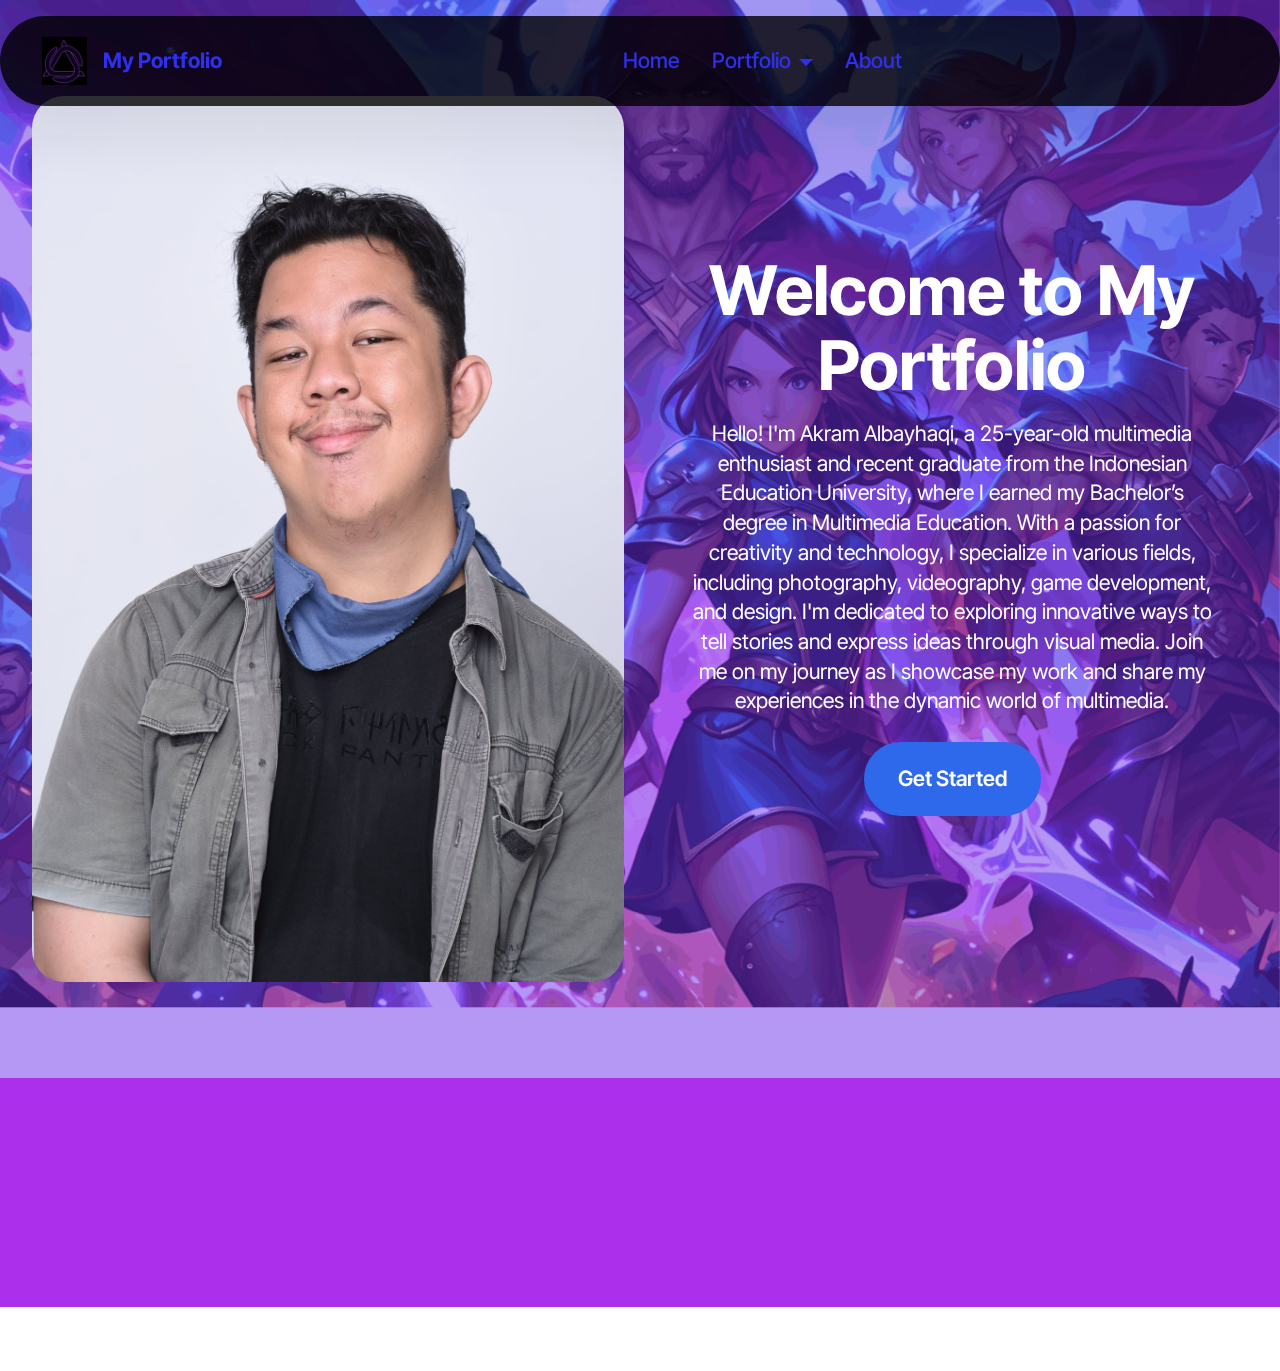
==== index.html @ 58342b4b "web" ====
<!DOCTYPE html>
<html  >
<head>
  <!-- Site made with Mobirise Website Builder v5.9.18, https://mobirise.com -->
  <meta charset="UTF-8">
  <meta http-equiv="X-UA-Compatible" content="IE=edge">
  <meta name="generator" content="Mobirise v5.9.18, mobirise.com">
  <meta name="viewport" content="width=device-width, initial-scale=1, minimum-scale=1">
  <link rel="shortcut icon" href="assets/images/opera-snapshot-2024-10-16-025521-www.design.com-upscayl-5x-realesrgan-x4plus-anime-128x135.png" type="image/x-icon">
  <meta name="description" content="">
  
  
  <title>Home</title>
  <link rel="stylesheet" href="assets/web/assets/mobirise-icons2/mobirise2.css">
  <link rel="stylesheet" href="assets/bootstrap/css/bootstrap.min.css">
  <link rel="stylesheet" href="assets/bootstrap/css/bootstrap-grid.min.css">
  <link rel="stylesheet" href="assets/bootstrap/css/bootstrap-reboot.min.css">
  <link rel="stylesheet" href="assets/parallax/jarallax.css">
  <link rel="stylesheet" href="assets/animatecss/animate.css">
  <link rel="stylesheet" href="assets/dropdown/css/style.css">
  <link rel="stylesheet" href="assets/socicon/css/styles.css">
  <link rel="stylesheet" href="assets/theme/css/style.css">
  <link rel="preload" href="https://fonts.googleapis.com/css?family=Inter+Tight:100,200,300,400,500,600,700,800,900,100i,200i,300i,400i,500i,600i,700i,800i,900i&display=swap" as="style" onload="this.onload=null;this.rel='stylesheet'">
  <noscript><link rel="stylesheet" href="https://fonts.googleapis.com/css?family=Inter+Tight:100,200,300,400,500,600,700,800,900,100i,200i,300i,400i,500i,600i,700i,800i,900i&display=swap"></noscript>
  <link rel="preload" as="style" href="assets/mobirise/css/mbr-additional.css?v=9GnRZg"><link rel="stylesheet" href="assets/mobirise/css/mbr-additional.css?v=9GnRZg" type="text/css">

  
  
  
</head>
<body>
  
  <section data-bs-version="5.1" class="menu menu2 cid-ur8vCdToQz" once="menu" id="menu02-3">
	

	<nav class="navbar navbar-dropdown navbar-fixed-top navbar-expand-lg">
		<div class="container">
			<div class="navbar-brand">
				<span class="navbar-logo">
					<a href="https://mobiri.se">
						<img src="assets/images/opera-snapshot-2024-10-16-025521-www.design.com-upscayl-5x-realesrgan-x4plus-anime-96x102.png" alt="Mobirise Website Builder" style="height: 3rem;">
					</a>
				</span>
				<span class="navbar-caption-wrap"><a class="navbar-caption text-primary display-4" href="https://mobiri.se">My Portfolio</a></span>
			</div>
			<button class="navbar-toggler" type="button" data-toggle="collapse" data-bs-toggle="collapse" data-target="#navbarSupportedContent" data-bs-target="#navbarSupportedContent" aria-controls="navbarNavAltMarkup" aria-expanded="false" aria-label="Toggle navigation">
				<div class="hamburger">
					<span></span>
					<span></span>
					<span></span>
					<span></span>
				</div>
			</button>
			<div class="collapse navbar-collapse" id="navbarSupportedContent">
				<ul class="navbar-nav nav-dropdown nav-right" data-app-modern-menu="true"><li class="nav-item">
						<a class="nav-link link text-primary display-4" href="index.html">Home</a>
					</li><li class="nav-item dropdown">
						<a class="nav-link link dropdown-toggle text-primary display-4" href="portfolio.html" aria-expanded="false" data-toggle="dropdown-submenu" data-bs-toggle="dropdown" data-bs-auto-close="outside">Portfolio</a><div class="dropdown-menu" aria-labelledby="dropdown-102"><a class="dropdown-item text-primary display-4" href="portfolio.html#gallery06-s">Photography</a><a class="show dropdown-item text-primary display-4" href="portfolio.html#gallery01-x">Photo Manipulation</a><a class="dropdown-item text-primary display-4" href="portfolio.html#gallery03-t">Video Game</a></div>
					</li>
					<li class="nav-item">
						<a class="nav-link link text-primary display-4" href="about.html">About</a>
					</li></ul>
				
				
			</div>
		</div>
	</nav>
</section>

<section data-bs-version="5.1" class="header11 cid-ur8wt0AGXg mbr-parallax-background" id="header11-6">

    

    
    <div class="mbr-overlay" style="opacity: 0.5; background-color: rgb(108, 47, 234);"></div>

    <div class="container">
        <div class="row justify-content-center">
            <div class="col-12 col-md-6 image-wrapper">
                <img class="w-100" src="assets/images/dsc-6590-1256x1879.jpg" alt="Mobirise Website Builder">
            </div>
            <div class="col-12 col-md">
                <div class="text-wrapper text-center">
                    <h1 class="mbr-section-title mbr-fonts-style mb-3 display-1"><strong>Welcome to My Portfolio</strong></h1>
                    <p class="mbr-text mbr-fonts-style display-7">
                        Hello! I'm Akram Albayhaqi, a 25-year-old multimedia enthusiast and recent graduate from the Indonesian Education University, where I earned my Bachelor’s degree in Multimedia Education. With a passion for creativity and technology, I specialize in various fields, including photography, videography, game development, and design. I'm dedicated to exploring innovative ways to tell stories and express ideas through visual media. Join me on my journey as I showcase my work and share my experiences in the dynamic world of multimedia.</p>
                    <div class="mbr-section-btn mt-3"><a class="btn btn-secondary display-7" href="https://mobiri.se">Get Started</a></div>
                </div>
            </div>
        </div>
    </div>
</section>

<section data-bs-version="5.1" class="footer3 cid-ur8uSOpSvZ" once="footers" id="footer03-2">

        

    

    <div class="container">
        <div class="row">
            

            <div class="col-12 mt-4">
                <div class="social-row">
                    <div class="soc-item">
                        <a href="https://www.instagram.com/akuramu64/?hl=id" target="_blank">
                            <span class="mbr-iconfont display-7 socicon-instagram socicon"></span>
                        </a>
                    </div>
                    <div class="soc-item">
                        <a href="https://www.linkedin.com/in/akram-albayhaqi-024aaa268/" target="_blank">
                            <span class="mbr-iconfont socicon-linkedin socicon"></span>
                        </a>
                    </div>
                    
                    
                    
                </div>
            </div>
            <div class="col-12 mt-5">
                <p class="mbr-fonts-style copyright display-7">
                    © Copyright 2030 Mobirise - All Rights Reserved
                </p>
            </div>
        </div>
    </div>
</section><section class="display-7" style="padding: 0;align-items: center;justify-content: center;flex-wrap: wrap;    align-content: center;display: flex;position: relative;height: 4rem;"><a href="https://mobiri.se/1652143" style="flex: 1 1;height: 4rem;position: absolute;width: 100%;z-index: 1;"><img alt="" style="height: 4rem;" src="[data-uri]"></a><p style="margin: 0;text-align: center;" class="display-7">&#8204;</p><a style="z-index:1" href="https://mobirise.com/offline-website-builder.html">Offline Website Software</a></section><script src="assets/bootstrap/js/bootstrap.bundle.min.js"></script>  <script src="assets/parallax/jarallax.js"></script>  <script src="assets/smoothscroll/smooth-scroll.js"></script>  <script src="assets/ytplayer/index.js"></script>  <script src="assets/dropdown/js/navbar-dropdown.js"></script>  <script src="assets/theme/js/script.js"></script>  
  
  
  <input name="animation" type="hidden">
  </body>
</html>
---- assets/web/assets/mobirise-icons2/mobirise2.css ----
@font-face {
  font-family: 'Moririse2';
  font-display: swap;
  src:  url('mobirise2.eot?f2bix4');
  src:  url('mobirise2.eot?f2bix4#iefix') format('embedded-opentype'),
    url('mobirise2.ttf?f2bix4') format('truetype'),
    url('mobirise2.woff?f2bix4') format('woff'),
    url('mobirise2.svg?f2bix4#mobirise2') format('svg');
  font-weight: normal;
  font-style: normal;
}

[class^="mobi-"], [class*=" mobi-"] {
  /* use !important to prevent issues with browser extensions that change fonts */
  font-family: 'Moririse2' !important;
  speak: none;
  font-style: normal;
  font-weight: normal;
  font-variant: normal;
  text-transform: none;
  line-height: 1;

  /* Better Font Rendering =========== */
  -webkit-font-smoothing: antialiased;
  -moz-osx-font-smoothing: grayscale;
}

.mobi-mbri-add-submenu:before {
  content: "\e900";
}
.mobi-mbri-alert:before {
  content: "\e901";
}
.mobi-mbri-align-center:before {
  content: "\e902";
}
.mobi-mbri-align-justify:before {
  content: "\e903";
}
.mobi-mbri-align-left:before {
  content: "\e904";
}
.mobi-mbri-align-right:before {
  content: "\e905";
}
.mobi-mbri-android:before {
  content: "\e906";
}
.mobi-mbri-apple:before {
  content: "\e907";
}
.mobi-mbri-arrow-down:before {
  content: "\e908";
}
.mobi-mbri-arrow-next:before {
  content: "\e909";
}
.mobi-mbri-arrow-prev:before {
  content: "\e90a";
}
.mobi-mbri-arrow-up:before {
  content: "\e90b";
}
.mobi-mbri-bold:before {
  content: "\e90c";
}
.mobi-mbri-bookmark:before {
  content: "\e90d";
}
.mobi-mbri-bootstrap:before {
  content: "\e90e";
}
.mobi-mbri-briefcase:before {
  content: "\e90f";
}
.mobi-mbri-browse:before {
  content: "\e910";
}
.mobi-mbri-bulleted-list:before {
  content: "\e911";
}
.mobi-mbri-calendar:before {
  content: "\e912";
}
.mobi-mbri-camera:before {
  content: "\e913";
}
.mobi-mbri-cart-add:before {
  content: "\e914";
}
.mobi-mbri-cart-full:before {
  content: "\e915";
}
.mobi-mbri-cash:before {
  content: "\e916";
}
.mobi-mbri-change-style:before {
  content: "\e917";
}
.mobi-mbri-chat:before {
  content: "\e918";
}
.mobi-mbri-clock:before {
  content: "\e919";
}
.mobi-mbri-close:before {
  content: "\e91a";
}
.mobi-mbri-cloud:before {
  content: "\e91b";
}
.mobi-mbri-code:before {
  content: "\e91c";
}
.mobi-mbri-contact-form:before {
  content: "\e91d";
}
.mobi-mbri-credit-card:before {
  content: "\e91e";
}
.mobi-mbri-cursor-click:before {
  content: "\e91f";
}
.mobi-mbri-cust-feedback:before {
  content: "\e920";
}
.mobi-mbri-database:before {
  content: "\e921";
}
.mobi-mbri-delivery:before {
  content: "\e922";
}
.mobi-mbri-desktop:before {
  content: "\e923";
}
.mobi-mbri-devices:before {
  content: "\e924";
}
.mobi-mbri-down:before {
  content: "\e925";
}
.mobi-mbri-download-2:before {
  content: "\e926";
}
.mobi-mbri-download:before {
  content: "\e927";
}
.mobi-mbri-drag-n-drop-2:before {
  content: "\e928";
}
.mobi-mbri-drag-n-drop:before {
  content: "\e929";
}
.mobi-mbri-edit-2:before {
  content: "\e92a";
}
.mobi-mbri-edit:before {
  content: "\e92b";
}
.mobi-mbri-error:before {
  content: "\e92c";
}
.mobi-mbri-extension:before {
  content: "\e92d";
}
.mobi-mbri-features:before {
  content: "\e92e";
}
.mobi-mbri-file:before {
  content: "\e92f";
}
.mobi-mbri-flag:before {
  content: "\e930";
}
.mobi-mbri-folder:before {
  content: "\e931";
}
.mobi-mbri-gift:before {
  content: "\e932";
}
.mobi-mbri-github:before {
  content: "\e933";
}
.mobi-mbri-globe-2:before {
  content: "\e934";
}
.mobi-mbri-globe:before {
  content: "\e935";
}
.mobi-mbri-growing-chart:before {
  content: "\e936";
}
.mobi-mbri-hearth:before {
  content: "\e937";
}
.mobi-mbri-help:before {
  content: "\e938";
}
.mobi-mbri-home:before {
  content: "\e939";
}
.mobi-mbri-hot-cup:before {
  content: "\e93a";
}
.mobi-mbri-idea:before {
  content: "\e93b";
}
.mobi-mbri-image-gallery:before {
  content: "\e93c";
}
.mobi-mbri-image-slider:before {
  content: "\e93d";
}
.mobi-mbri-info:before {
  content: "\e93e";
}
.mobi-mbri-italic:before {
  content: "\e93f";
}
.mobi-mbri-key:before {
  content: "\e940";
}
.mobi-mbri-laptop:before {
  content: "\e941";
}
.mobi-mbri-layers:before {
  content: "\e942";
}
.mobi-mbri-left-right:before {
  content: "\e943";
}
.mobi-mbri-left:before {
  content: "\e944";
}
.mobi-mbri-letter:before {
  content: "\e945";
}
.mobi-mbri-like:before {
  content: "\e946";
}
.mobi-mbri-link:before {
  content: "\e947";
}
.mobi-mbri-lock:before {
  content: "\e948";
}
.mobi-mbri-login:before {
  content: "\e949";
}
.mobi-mbri-logout:before {
  content: "\e94a";
}
.mobi-mbri-magic-stick:before {
  content: "\e94b";
}
.mobi-mbri-map-pin:before {
  content: "\e94c";
}
.mobi-mbri-menu:before {
  content: "\e94d";
}
.mobi-mbri-mobile-2:before {
  content: "\e94e";
}
.mobi-mbri-mobile-horizontal:before {
  content: "\e94f";
}
.mobi-mbri-mobile:before {
  content: "\e950";
}
.mobi-mbri-mobirise:before {
  content: "\e951";
}
.mobi-mbri-more-horizontal:before {
  content: "\e952";
}
.mobi-mbri-more-vertical:before {
  content: "\e953";
}
.mobi-mbri-music:before {
  content: "\e954";
}
.mobi-mbri-new-file:before {
  content: "\e955";
}
.mobi-mbri-numbered-list:before {
  content: "\e956";
}
.mobi-mbri-opened-folder:before {
  content: "\e957";
}
.mobi-mbri-pages:before {
  content: "\e958";
}
.mobi-mbri-paper-plane:before {
  content: "\e959";
}
.mobi-mbri-paperclip:before {
  content: "\e95a";
}
.mobi-mbri-phone:before {
  content: "\e95b";
}
.mobi-mbri-photo:before {
  content: "\e95c";
}
.mobi-mbri-photos:before {
  content: "\e95d";
}
.mobi-mbri-pin:before {
  content: "\e95e";
}
.mobi-mbri-play:before {
  content: "\e95f";
}
.mobi-mbri-plus:before {
  content: "\e960";
}
.mobi-mbri-preview:before {
  content: "\e961";
}
.mobi-mbri-print:before {
  content: "\e962";
}
.mobi-mbri-protect:before {
  content: "\e963";
}
.mobi-mbri-question:before {
  content: "\e964";
}
.mobi-mbri-quote-left:before {
  content: "\e965";
}
.mobi-mbri-quote-right:before {
  content: "\e966";
}
.mobi-mbri-redo:before {
  content: "\e967";
}
.mobi-mbri-refresh:before {
  content: "\e968";
}
.mobi-mbri-responsive-2:before {
  content: "\e969";
}
.mobi-mbri-responsive:before {
  content: "\e96a";
}
.mobi-mbri-right:before {
  content: "\e96b";
}
.mobi-mbri-rocket:before {
  content: "\e96c";
}
.mobi-mbri-sad-face:before {
  content: "\e96d";
}
.mobi-mbri-sale:before {
  content: "\e96e";
}
.mobi-mbri-save:before {
  content: "\e96f";
}
.mobi-mbri-search:before {
  content: "\e970";
}
.mobi-mbri-setting-2:before {
  content: "\e971";
}
.mobi-mbri-setting-3:before {
  content: "\e972";
}
.mobi-mbri-setting:before {
  content: "\e973";
}
.mobi-mbri-share:before {
  content: "\e974";
}
.mobi-mbri-shopping-bag:before {
  content: "\e975";
}
.mobi-mbri-shopping-basket:before {
  content: "\e976";
}
.mobi-mbri-shopping-cart:before {
  content: "\e977";
}
.mobi-mbri-sites:before {
  content: "\e978";
}
.mobi-mbri-smile-face:before {
  content: "\e979";
}
.mobi-mbri-speed:before {
  content: "\e97a";
}
.mobi-mbri-star:before {
  content: "\e97b";
}
.mobi-mbri-success:before {
  content: "\e97c";
}
.mobi-mbri-sun:before {
  content: "\e97d";
}
.mobi-mbri-sun2:before {
  content: "\e97e";
}
.mobi-mbri-tablet-vertical:before {
  content: "\e97f";
}
.mobi-mbri-tablet:before {
  content: "\e980";
}
.mobi-mbri-target:before {
  content: "\e981";
}
.mobi-mbri-timer:before {
  content: "\e982";
}
.mobi-mbri-to-ftp:before {
  content: "\e983";
}
.mobi-mbri-to-local-drive:before {
  content: "\e984";
}
.mobi-mbri-touch-swipe:before {
  content: "\e985";
}
.mobi-mbri-touch:before {
  content: "\e986";
}
.mobi-mbri-trash:before {
  content: "\e987";
}
.mobi-mbri-underline:before {
  content: "\e988";
}
.mobi-mbri-undo:before {
  content: "\e989";
}
.mobi-mbri-unlink:before {
  content: "\e98a";
}
.mobi-mbri-unlock:before {
  content: "\e98b";
}
.mobi-mbri-up-down:before {
  content: "\e98c";
}
.mobi-mbri-up:before {
  content: "\e98d";
}
.mobi-mbri-update:before {
  content: "\e98e";
}
.mobi-mbri-upload-2:before {
  content: "\e98f";
}
.mobi-mbri-upload:before {
  content: "\e990";
}
.mobi-mbri-user-2:before {
  content: "\e991";
}
.mobi-mbri-user:before {
  content: "\e992";
}
.mobi-mbri-users:before {
  content: "\e993";
}
.mobi-mbri-video-play:before {
  content: "\e994";
}
.mobi-mbri-video:before {
  content: "\e995";
}
.mobi-mbri-watch:before {
  content: "\e996";
}
.mobi-mbri-website-theme-2:before {
  content: "\e997";
}
.mobi-mbri-website-theme:before {
  content: "\e998";
}
.mobi-mbri-wifi:before {
  content: "\e999";
}
.mobi-mbri-windows:before {
  content: "\e99a";
}
.mobi-mbri-zoom-in:before {
  content: "\e99b";
}
.mobi-mbri-zoom-out:before {
  content: "\e99c";
}
---- assets/parallax/jarallax.css ----
.jarallax {
    position: relative;
    z-index: 0;
}
.jarallax > .jarallax-img {
    position: absolute;
    object-fit: cover;
    /* support for plugin https://github.com/bfred-it/object-fit-images */
    font-family: 'object-fit: cover;';
    top: 0;
    left: 0;
    width: 100%;
    height: 100%;
    z-index: -1;
}
---- assets/dropdown/css/style.css ----
.navbar-dropdown {
  left: 0;
  padding: 0;
  position: absolute;
  right: 0;
  top: 0;
  transition: all 0.45s ease;
  z-index: 1030;
  background: #282828; }
  .navbar-dropdown .navbar-logo {
    margin-right: 0.8rem;
    transition: margin 0.3s ease-in-out;
    vertical-align: middle; }
    .navbar-dropdown .navbar-logo img {
      height: 3.125rem;
      transition: all 0.3s ease-in-out; }
    .navbar-dropdown .navbar-logo.mbr-iconfont {
      font-size: 3.125rem;
      line-height: 3.125rem; }
  .navbar-dropdown .navbar-caption {
    font-weight: 700;
    white-space: normal;
    vertical-align: -4px;
    line-height: 3.125rem !important; }
    .navbar-dropdown .navbar-caption, .navbar-dropdown .navbar-caption:hover {
      color: inherit;
      text-decoration: none; }
  .navbar-dropdown .mbr-iconfont + .navbar-caption {
    vertical-align: -1px; }
  .navbar-dropdown.navbar-fixed-top {
    position: fixed; }
  .navbar-dropdown .navbar-brand span {
    vertical-align: -4px; }
  .navbar-dropdown.bg-color.transparent {
    background: none; }
  .navbar-dropdown.navbar-short .navbar-brand {
    padding: 0.625rem 0; }
    .navbar-dropdown.navbar-short .navbar-brand span {
      vertical-align: -1px; }
  .navbar-dropdown.navbar-short .navbar-caption {
    line-height: 2.375rem !important;
    vertical-align: -2px; }
  .navbar-dropdown.navbar-short .navbar-logo {
    margin-right: 0.5rem; }
    .navbar-dropdown.navbar-short .navbar-logo img {
      height: 2.375rem; }
    .navbar-dropdown.navbar-short .navbar-logo.mbr-iconfont {
      font-size: 2.375rem;
      line-height: 2.375rem; }
  .navbar-dropdown.navbar-short .mbr-table-cell {
    height: 3.625rem; }
  .navbar-dropdown .navbar-close {
    left: 0.6875rem;
    position: fixed;
    top: 0.75rem;
    z-index: 1000; }
  .navbar-dropdown .hamburger-icon {
    content: "";
    display: inline-block;
    vertical-align: middle;
    width: 16px;
    -webkit-box-shadow: 0 -6px 0 1px #282828,0 0 0 1px #282828,0 6px 0 1px #282828;
    -moz-box-shadow: 0 -6px 0 1px #282828,0 0 0 1px #282828,0 6px 0 1px #282828;
    box-shadow: 0 -6px 0 1px #282828,0 0 0 1px #282828,0 6px 0 1px #282828; }

.dropdown-menu .dropdown-toggle[data-toggle="dropdown-submenu"]::after {
  border-bottom: 0.35em solid transparent;
  border-left: 0.35em solid;
  border-right: 0;
  border-top: 0.35em solid transparent;
  margin-left: 0.3rem; }

.dropdown-menu .dropdown-item:focus {
  outline: 0; }

.nav-dropdown {
  font-size: 0.75rem;
  font-weight: 500;
  height: auto !important; }
  .nav-dropdown .nav-btn {
    padding-left: 1rem; }
  .nav-dropdown .link {
    margin: .667em 1.667em;
    font-weight: 500;
    padding: 0;
    transition: color .2s ease-in-out; }
    .nav-dropdown .link.dropdown-toggle {
      margin-right: 2.583em; }
      .nav-dropdown .link.dropdown-toggle::after {
        margin-left: .25rem;
        border-top: 0.35em solid;
        border-right: 0.35em solid transparent;
        border-left: 0.35em solid transparent;
        border-bottom: 0; }
      .nav-dropdown .link.dropdown-toggle[aria-expanded="true"] {
        margin: 0;
        padding: 0.667em 3.263em  0.667em 1.667em; }
  .nav-dropdown .link::after,
  .nav-dropdown .dropdown-item::after {
    color: inherit; }
  .nav-dropdown .btn {
    font-size: 0.75rem;
    font-weight: 700;
    letter-spacing: 0;
    margin-bottom: 0;
    padding-left: 1.25rem;
    padding-right: 1.25rem; }
  .nav-dropdown .dropdown-menu {
    border-radius: 0;
    border: 0;
    left: 0;
    margin: 0;
    padding-bottom: 1.25rem;
    padding-top: 1.25rem;
    position: relative; }
  .nav-dropdown .dropdown-submenu {
    margin-left: 0.125rem;
    top: 0; }
  .nav-dropdown .dropdown-item {
    font-weight: 500;
    line-height: 2;
    padding: 0.3846em 4.615em 0.3846em 1.5385em;
    position: relative;
    transition: color .2s ease-in-out, background-color .2s ease-in-out; }
    .nav-dropdown .dropdown-item::after {
      margin-top: -0.3077em;
      position: absolute;
      right: 1.1538em;
      top: 50%; }
    .nav-dropdown .dropdown-item:focus, .nav-dropdown .dropdown-item:hover {
      background: none; }

@media (max-width: 767px) {
  .nav-dropdown.navbar-toggleable-sm {
    bottom: 0;
    display: none;
    left: 0;
    overflow-x: hidden;
    position: fixed;
    top: 0;
    transform: translateX(-100%);
    -ms-transform: translateX(-100%);
    -webkit-transform: translateX(-100%);
    width: 18.75rem;
    z-index: 999; } }
.nav-dropdown.navbar-toggleable-xl {
  bottom: 0;
  display: none;
  left: 0;
  overflow-x: hidden;
  position: fixed;
  top: 0;
  transform: translateX(-100%);
  -ms-transform: translateX(-100%);
  -webkit-transform: translateX(-100%);
  width: 18.75rem;
  z-index: 999; }

.nav-dropdown-sm {
  display: block !important;
  overflow-x: hidden;
  overflow: auto;
  padding-top: 3.875rem; }
  .nav-dropdown-sm::after {
    content: "";
    display: block;
    height: 3rem;
    width: 100%; }
  .nav-dropdown-sm.collapse.in ~ .navbar-close {
    display: block !important; }
  .nav-dropdown-sm.collapsing, .nav-dropdown-sm.collapse.in {
    transform: translateX(0);
    -ms-transform: translateX(0);
    -webkit-transform: translateX(0);
    transition: all 0.25s ease-out;
    -webkit-transition: all 0.25s ease-out;
    background: #282828; }
  .nav-dropdown-sm.collapsing[aria-expanded="false"] {
    transform: translateX(-100%);
    -ms-transform: translateX(-100%);
    -webkit-transform: translateX(-100%); }
  .nav-dropdown-sm .nav-item {
    display: block;
    margin-left: 0 !important;
    padding-left: 0; }
  .nav-dropdown-sm .link,
  .nav-dropdown-sm .dropdown-item {
    border-top: 1px dotted rgba(255, 255, 255, 0.1);
    font-size: 0.8125rem;
    line-height: 1.6;
    margin: 0 !important;
    padding: 0.875rem 2.4rem 0.875rem 1.5625rem !important;
    position: relative;
    white-space: normal; }
    .nav-dropdown-sm .link:focus, .nav-dropdown-sm .link:hover,
    .nav-dropdown-sm .dropdown-item:focus,
    .nav-dropdown-sm .dropdown-item:hover {
      background: rgba(0, 0, 0, 0.2) !important;
      color: #c0a375; }
  .nav-dropdown-sm .nav-btn {
    position: relative;
    padding: 1.5625rem 1.5625rem 0 1.5625rem; }
    .nav-dropdown-sm .nav-btn::before {
      border-top: 1px dotted rgba(255, 255, 255, 0.1);
      content: "";
      left: 0;
      position: absolute;
      top: 0;
      width: 100%; }
    .nav-dropdown-sm .nav-btn + .nav-btn {
      padding-top: 0.625rem; }
      .nav-dropdown-sm .nav-btn + .nav-btn::before {
        display: none; }
  .nav-dropdown-sm .btn {
    padding: 0.625rem 0; }
  .nav-dropdown-sm .dropdown-toggle[data-toggle="dropdown-submenu"]::after {
    margin-left: .25rem;
    border-top: 0.35em solid;
    border-right: 0.35em solid transparent;
    border-left: 0.35em solid transparent;
    border-bottom: 0; }
  .nav-dropdown-sm .dropdown-toggle[data-toggle="dropdown-submenu"][aria-expanded="true"]::after {
    border-top: 0;
    border-right: 0.35em solid transparent;
    border-left: 0.35em solid transparent;
    border-bottom: 0.35em solid; }
  .nav-dropdown-sm .dropdown-menu {
    margin: 0;
    padding: 0;
    position: relative;
    top: 0;
    left: 0;
    width: 100%;
    border: 0;
    float: none;
    border-radius: 0;
    background: none; }
  .nav-dropdown-sm .dropdown-submenu {
    left: 100%;
    margin-left: 0.125rem;
    margin-top: -1.25rem;
    top: 0; }

.navbar-toggleable-sm .nav-dropdown .dropdown-menu {
  position: absolute; }

.navbar-toggleable-sm .nav-dropdown .dropdown-submenu {
  left: 100%;
  margin-left: 0.125rem;
  margin-top: -1.25rem;
  top: 0; }

.navbar-toggleable-sm.opened .nav-dropdown .dropdown-menu {
  position: relative; }

.navbar-toggleable-sm.opened .nav-dropdown .dropdown-submenu {
  left: 0;
  margin-left: 00rem;
  margin-top: 0rem;
  top: 0; }

.is-builder .nav-dropdown.collapsing {
  transition: none !important; }
---- assets/socicon/css/styles.css ----
@charset "UTF-8";

@font-face {
  font-family: 'Socicon';
  src:  url('../fonts/socicon.eot');
  src:  url('../fonts/socicon.eot?#iefix') format('embedded-opentype'),
    url('../fonts/socicon.woff2') format('woff2'),
    url('../fonts/socicon.ttf') format('truetype'),
    url('../fonts/socicon.woff') format('woff'),
    url('../fonts/socicon.svg#socicon') format('svg');
  font-weight: normal;
  font-style: normal;
  font-display: swap;
}

[data-icon]:before {
  font-family: "socicon" !important;
  content: attr(data-icon);
  font-style: normal !important;
  font-weight: normal !important;
  font-variant: normal !important;
  text-transform: none !important;
  speak: none;
  line-height: 1;
  -webkit-font-smoothing: antialiased;
  -moz-osx-font-smoothing: grayscale;
}

[class^="socicon-"], [class*=" socicon-"] {
  /* use !important to prevent issues with browser extensions that change fonts */
  font-family: 'Socicon' !important;
  speak: none;
  font-style: normal;
  font-weight: normal;
  font-variant: normal;
  text-transform: none;
  line-height: 1;

  /* Better Font Rendering =========== */
  -webkit-font-smoothing: antialiased;
  -moz-osx-font-smoothing: grayscale;
}

.socicon-500px:before {
  content: "\e000";
}
.socicon-8tracks:before {
  content: "\e001";
}
.socicon-airbnb:before {
  content: "\e002";
}
.socicon-alliance:before {
  content: "\e003";
}
.socicon-amazon:before {
  content: "\e004";
}
.socicon-amplement:before {
  content: "\e005";
}
.socicon-android:before {
  content: "\e006";
}
.socicon-angellist:before {
  content: "\e007";
}
.socicon-apple:before {
  content: "\e008";
}
.socicon-appnet:before {
  content: "\e009";
}
.socicon-baidu:before {
  content: "\e00a";
}
.socicon-bandcamp:before {
  content: "\e00b";
}
.socicon-battlenet:before {
  content: "\e00c";
}
.socicon-mixer:before {
  content: "\e00d";
}
.socicon-bebee:before {
  content: "\e00e";
}
.socicon-bebo:before {
  content: "\e00f";
}
.socicon-behance:before {
  content: "\e010";
}
.socicon-blizzard:before {
  content: "\e011";
}
.socicon-blogger:before {
  content: "\e012";
}
.socicon-buffer:before {
  content: "\e013";
}
.socicon-chrome:before {
  content: "\e014";
}
.socicon-coderwall:before {
  content: "\e015";
}
.socicon-curse:before {
  content: "\e016";
}
.socicon-dailymotion:before {
  content: "\e017";
}
.socicon-deezer:before {
  content: "\e018";
}
.socicon-delicious:before {
  content: "\e019";
}
.socicon-deviantart:before {
  content: "\e01a";
}
.socicon-diablo:before {
  content: "\e01b";
}
.socicon-digg:before {
  content: "\e01c";
}
.socicon-discord:before {
  content: "\e01d";
}
.socicon-disqus:before {
  content: "\e01e";
}
.socicon-douban:before {
  content: "\e01f";
}
.socicon-draugiem:before {
  content: "\e020";
}
.socicon-dribbble:before {
  content: "\e021";
}
.socicon-drupal:before {
  content: "\e022";
}
.socicon-ebay:before {
  content: "\e023";
}
.socicon-ello:before {
  content: "\e024";
}
.socicon-endomodo:before {
  content: "\e025";
}
.socicon-envato:before {
  content: "\e026";
}
.socicon-etsy:before {
  content: "\e027";
}
.socicon-facebook:before {
  content: "\e028";
}
.socicon-feedburner:before {
  content: "\e029";
}
.socicon-filmweb:before {
  content: "\e02a";
}
.socicon-firefox:before {
  content: "\e02b";
}
.socicon-flattr:before {
  content: "\e02c";
}
.socicon-flickr:before {
  content: "\e02d";
}
.socicon-formulr:before {
  content: "\e02e";
}
.socicon-forrst:before {
  content: "\e02f";
}
.socicon-foursquare:before {
  content: "\e030";
}
.socicon-friendfeed:before {
  content: "\e031";
}
.socicon-github:before {
  content: "\e032";
}
.socicon-goodreads:before {
  content: "\e033";
}
.socicon-google:before {
  content: "\e034";
}
.socicon-googlescholar:before {
  content: "\e035";
}
.socicon-googlegroups:before {
  content: "\e036";
}
.socicon-googlephotos:before {
  content: "\e037";
}
.socicon-googleplus:before {
  content: "\e038";
}
.socicon-grooveshark:before {
  content: "\e039";
}
.socicon-hackerrank:before {
  content: "\e03a";
}
.socicon-hearthstone:before {
  content: "\e03b";
}
.socicon-hellocoton:before {
  content: "\e03c";
}
.socicon-heroes:before {
  content: "\e03d";
}
.socicon-smashcast:before {
  content: "\e03e";
}
.socicon-horde:before {
  content: "\e03f";
}
.socicon-houzz:before {
  content: "\e040";
}
.socicon-icq:before {
  content: "\e041";
}
.socicon-identica:before {
  content: "\e042";
}
.socicon-imdb:before {
  content: "\e043";
}
.socicon-instagram:before {
  content: "\e044";
}
.socicon-issuu:before {
  content: "\e045";
}
.socicon-istock:before {
  content: "\e046";
}
.socicon-itunes:before {
  content: "\e047";
}
.socicon-keybase:before {
  content: "\e048";
}
.socicon-lanyrd:before {
  content: "\e049";
}
.socicon-lastfm:before {
  content: "\e04a";
}
.socicon-line:before {
  content: "\e04b";
}
.socicon-linkedin:before {
  content: "\e04c";
}
.socicon-livejournal:before {
  content: "\e04d";
}
.socicon-lyft:before {
  content: "\e04e";
}
.socicon-macos:before {
  content: "\e04f";
}
.socicon-mail:before {
  content: "\e050";
}
.socicon-medium:before {
  content: "\e051";
}
.socicon-meetup:before {
  content: "\e052";
}
.socicon-mixcloud:before {
  content: "\e053";
}
.socicon-modelmayhem:before {
  content: "\e054";
}
.socicon-mumble:before {
  content: "\e055";
}
.socicon-myspace:before {
  content: "\e056";
}
.socicon-newsvine:before {
  content: "\e057";
}
.socicon-nintendo:before {
  content: "\e058";
}
.socicon-npm:before {
  content: "\e059";
}
.socicon-odnoklassniki:before {
  content: "\e05a";
}
.socicon-openid:before {
  content: "\e05b";
}
.socicon-opera:before {
  content: "\e05c";
}
.socicon-outlook:before {
  content: "\e05d";
}
.socicon-overwatch:before {
  content: "\e05e";
}
.socicon-patreon:before {
  content: "\e05f";
}
.socicon-paypal:before {
  content: "\e060";
}
.socicon-periscope:before {
  content: "\e061";
}
.socicon-persona:before {
  content: "\e062";
}
.socicon-pinterest:before {
  content: "\e063";
}
.socicon-play:before {
  content: "\e064";
}
.socicon-player:before {
  content: "\e065";
}
.socicon-playstation:before {
  content: "\e066";
}
.socicon-pocket:before {
  content: "\e067";
}
.socicon-qq:before {
  content: "\e068";
}
.socicon-quora:before {
  content: "\e069";
}
.socicon-raidcall:before {
  content: "\e06a";
}
.socicon-ravelry:before {
  content: "\e06b";
}
.socicon-reddit:before {
  content: "\e06c";
}
.socicon-renren:before {
  content: "\e06d";
}
.socicon-researchgate:before {
  content: "\e06e";
}
.socicon-residentadvisor:before {
  content: "\e06f";
}
.socicon-reverbnation:before {
  content: "\e070";
}
.socicon-rss:before {
  content: "\e071";
}
.socicon-sharethis:before {
  content: "\e072";
}
.socicon-skype:before {
  content: "\e073";
}
.socicon-slideshare:before {
  content: "\e074";
}
.socicon-smugmug:before {
  content: "\e075";
}
.socicon-snapchat:before {
  content: "\e076";
}
.socicon-songkick:before {
  content: "\e077";
}
.socicon-soundcloud:before {
  content: "\e078";
}
.socicon-spotify:before {
  content: "\e079";
}
.socicon-stackexchange:before {
  content: "\e07a";
}
.socicon-stackoverflow:before {
  content: "\e07b";
}
.socicon-starcraft:before {
  content: "\e07c";
}
.socicon-stayfriends:before {
  content: "\e07d";
}
.socicon-steam:before {
  content: "\e07e";
}
.socicon-storehouse:before {
  content: "\e07f";
}
.socicon-strava:before {
  content: "\e080";
}
.socicon-streamjar:before {
  content: "\e081";
}
.socicon-stumbleupon:before {
  content: "\e082";
}
.socicon-swarm:before {
  content: "\e083";
}
.socicon-teamspeak:before {
  content: "\e084";
}
.socicon-teamviewer:before {
  content: "\e085";
}
.socicon-technorati:before {
  content: "\e086";
}
.socicon-telegram:before {
  content: "\e087";
}
.socicon-tripadvisor:before {
  content: "\e088";
}
.socicon-tripit:before {
  content: "\e089";
}
.socicon-triplej:before {
  content: "\e08a";
}
.socicon-tumblr:before {
  content: "\e08b";
}
.socicon-twitch:before {
  content: "\e08c";
}
.socicon-twitter:before {
  content: "\e08d";
}
.socicon-uber:before {
  content: "\e08e";
}
.socicon-ventrilo:before {
  content: "\e08f";
}
.socicon-viadeo:before {
  content: "\e090";
}
.socicon-viber:before {
  content: "\e091";
}
.socicon-viewbug:before {
  content: "\e092";
}
.socicon-vimeo:before {
  content: "\e093";
}
.socicon-vine:before {
  content: "\e094";
}
.socicon-vkontakte:before {
  content: "\e095";
}
.socicon-warcraft:before {
  content: "\e096";
}
.socicon-wechat:before {
  content: "\e097";
}
.socicon-weibo:before {
  content: "\e098";
}
.socicon-whatsapp:before {
  content: "\e099";
}
.socicon-wikipedia:before {
  content: "\e09a";
}
.socicon-windows:before {
  content: "\e09b";
}
.socicon-wordpress:before {
  content: "\e09c";
}
.socicon-wykop:before {
  content: "\e09d";
}
.socicon-xbox:before {
  content: "\e09e";
}
.socicon-xing:before {
  content: "\e09f";
}
.socicon-yahoo:before {
  content: "\e0a0";
}
.socicon-yammer:before {
  content: "\e0a1";
}
.socicon-yandex:before {
  content: "\e0a2";
}
.socicon-yelp:before {
  content: "\e0a3";
}
.socicon-younow:before {
  content: "\e0a4";
}
.socicon-youtube:before {
  content: "\e0a5";
}
.socicon-zapier:before {
  content: "\e0a6";
}
.socicon-zerply:before {
  content: "\e0a7";
}
.socicon-zomato:before {
  content: "\e0a8";
}
.socicon-zynga:before {
  content: "\e0a9";
}
.socicon-spreadshirt:before {
  content: "\e901";
}
.socicon-gamejolt:before {
  content: "\e902";
}
.socicon-trello:before {
  content: "\e903";
}
.socicon-tunein:before {
  content: "\e904";
}
.socicon-bloglovin:before {
  content: "\e905";
}
.socicon-gamewisp:before {
  content: "\e906";
}
.socicon-messenger:before {
  content: "\e907";
}
.socicon-pandora:before {
  content: "\e908";
}
.socicon-augment:before {
  content: "\e909";
}
.socicon-bitbucket:before {
  content: "\e90a";
}
.socicon-fyuse:before {
  content: "\e90b";
}
.socicon-yt-gaming:before {
  content: "\e90c";
}
.socicon-sketchfab:before {
  content: "\e90d";
}
.socicon-mobcrush:before {
  content: "\e90e";
}
.socicon-microsoft:before {
  content: "\e90f";
}
.socicon-realtor:before {
  content: "\e910";
}
.socicon-tidal:before {
  content: "\e911";
}
.socicon-qobuz:before {
  content: "\e912";
}
.socicon-natgeo:before {
  content: "\e913";
}
.socicon-mastodon:before {
  content: "\e914";
}
.socicon-unsplash:before {
  content: "\e915";
}
.socicon-homeadvisor:before {
  content: "\e916";
}
.socicon-angieslist:before {
  content: "\e917";
}
.socicon-codepen:before {
  content: "\e918";
}
.socicon-slack:before {
  content: "\e919";
}
.socicon-openaigym:before {
  content: "\e91a";
}
.socicon-logmein:before {
  content: "\e91b";
}
.socicon-fiverr:before {
  content: "\e91c";
}
.socicon-gotomeeting:before {
  content: "\e91d";
}
.socicon-aliexpress:before {
  content: "\e91e";
}
.socicon-guru:before {
  content: "\e91f";
}
.socicon-appstore:before {
  content: "\e920";
}
.socicon-homes:before {
  content: "\e921";
}
.socicon-zoom:before {
  content: "\e922";
}
.socicon-alibaba:before {
  content: "\e923";
}
.socicon-craigslist:before {
  content: "\e924";
}
.socicon-wix:before {
  content: "\e925";
}
.socicon-redfin:before {
  content: "\e926";
}
.socicon-googlecalendar:before {
  content: "\e927";
}
.socicon-shopify:before {
  content: "\e928";
}
.socicon-freelancer:before {
  content: "\e929";
}
.socicon-seedrs:before {
  content: "\e92a";
}
.socicon-bing:before {
  content: "\e92b";
}
.socicon-doodle:before {
  content: "\e92c";
}
.socicon-bonanza:before {
  content: "\e92d";
}
.socicon-squarespace:before {
  content: "\e92e";
}
.socicon-toptal:before {
  content: "\e92f";
}
.socicon-gust:before {
  content: "\e930";
}
.socicon-ask:before {
  content: "\e931";
}
.socicon-trulia:before {
  content: "\e932";
}
.socicon-loomly:before {
  content: "\e933";
}
.socicon-ghost:before {
  content: "\e934";
}
.socicon-upwork:before {
  content: "\e935";
}
.socicon-fundable:before {
  content: "\e936";
}
.socicon-booking:before {
  content: "\e937";
}
.socicon-googlemaps:before {
  content: "\e938";
}
.socicon-zillow:before {
  content: "\e939";
}
.socicon-niconico:before {
  content: "\e93a";
}
.socicon-toneden:before {
  content: "\e93b";
}
.socicon-crunchbase:before {
  content: "\e93c";
}
.socicon-homefy:before {
  content: "\e93d";
}
.socicon-calendly:before {
  content: "\e93e";
}
.socicon-livemaster:before {
  content: "\e93f";
}
.socicon-udemy:before {
  content: "\e940";
}
.socicon-codered:before {
  content: "\e941";
}
.socicon-origin:before {
  content: "\e942";
}
.socicon-nextdoor:before {
  content: "\e943";
}
.socicon-portfolio:before {
  content: "\e944";
}
.socicon-instructables:before {
  content: "\e945";
}
.socicon-gitlab:before {
  content: "\e946";
}
.socicon-hackernews:before {
  content: "\e947";
}
.socicon-smashwords:before {
  content: "\e948";
}
.socicon-kobo:before {
  content: "\e949";
}
.socicon-bookbub:before {
  content: "\e94a";
}
.socicon-mailru:before {
  content: "\e94b";
}
.socicon-moddb:before {
  content: "\e94c";
}
.socicon-indiedb:before {
  content: "\e94d";
}
.socicon-traxsource:before {
  content: "\e94e";
}
.socicon-gamefor:before {
  content: "\e94f";
}
.socicon-pixiv:before {
  content: "\e950";
}
.socicon-myanimelist:before {
  content: "\e951";
}
.socicon-blackberry:before {
  content: "\e952";
}
.socicon-wickr:before {
  content: "\e953";
}
.socicon-spip:before {
  content: "\e954";
}
.socicon-napster:before {
  content: "\e955";
}
.socicon-beatport:before {
  content: "\e956";
}
.socicon-hackerone:before {
  content: "\e957";
}
.socicon-internet:before {
  content: "\e958";
}
.socicon-ubuntu:before {
  content: "\e959";
}
.socicon-artstation:before {
  content: "\e95a";
}
.socicon-invision:before {
  content: "\e95b";
}
.socicon-torial:before {
  content: "\e95c";
}
.socicon-collectorz:before {
  content: "\e95d";
}
.socicon-seenthis:before {
  content: "\e95e";
}
.socicon-googleplaymusic:before {
  content: "\e95f";
}
.socicon-debian:before {
  content: "\e960";
}
.socicon-filmfreeway:before {
  content: "\e961";
}
.socicon-gnome:before {
  content: "\e962";
}
.socicon-itchio:before {
  content: "\e963";
}
.socicon-jamendo:before {
  content: "\e964";
}
.socicon-mix:before {
  content: "\e965";
}
.socicon-sharepoint:before {
  content: "\e966";
}
.socicon-tinder:before {
  content: "\e967";
}
.socicon-windguru:before {
  content: "\e968";
}
.socicon-cdbaby:before {
  content: "\e969";
}
.socicon-elementaryos:before {
  content: "\e96a";
}
.socicon-stage32:before {
  content: "\e96b";
}
.socicon-tiktok:before {
  content: "\e96c";
}
.socicon-gitter:before {
  content: "\e96d";
}
.socicon-letterboxd:before {
  content: "\e96e";
}
.socicon-threema:before {
  content: "\e96f";
}
.socicon-splice:before {
  content: "\e970";
}
.socicon-metapop:before {
  content: "\e971";
}
.socicon-naver:before {
  content: "\e972";
}
.socicon-remote:before {
  content: "\e973";
}
.socicon-flipboard:before {
  content: "\e974";
}
.socicon-googlehangouts:before {
  content: "\e975";
}
.socicon-dlive:before {
  content: "\e976";
}
.socicon-vsco:before {
  content: "\e977";
}
.socicon-stitcher:before {
  content: "\e978";
}
.socicon-avvo:before {
  content: "\e979";
}
.socicon-redbubble:before {
  content: "\e97a";
}
.socicon-society6:before {
  content: "\e97b";
}
.socicon-zazzle:before {
  content: "\e97c";
}
.socicon-eitaa:before {
  content: "\e97d";
}
.socicon-soroush:before {
  content: "\e97e";
}
.socicon-bale:before {
  content: "\e97f";
}
---- assets/theme/css/style.css ----
@charset "UTF-8";
section {
  background-color: #ffffff;
}

body {
  font-style: normal;
  line-height: 1.5;
  font-weight: 400;
  color: #232323;
  position: relative;
}

button {
  background-color: transparent;
  border-color: transparent;
}

.embla__button,
.carousel-control {
  background-color: #edefea !important;
  opacity: 0.8 !important;
  color: #464845 !important;
  border-color: #edefea !important;
}

.carousel .close,
.modalWindow .close {
  background-color: #edefea !important;
  color: #464845 !important;
  border-color: #edefea !important;
  opacity: 0.8 !important;
}

.carousel .close:hover,
.modalWindow .close:hover {
  opacity: 1 !important;
}

.carousel-indicators li {
  background-color: #edefea !important;
  border: 2px solid #464845 !important;
}

.carousel-indicators li:hover,
.carousel-indicators li:active {
  opacity: 0.8 !important;
}

.embla__button:hover,
.carousel-control:hover {
  background-color: #edefea !important;
  opacity: 1 !important;
}

.modalWindow-video-container {
  height: 80%;
}

section,
.container,
.container-fluid {
  position: relative;
  word-wrap: break-word;
}

a.mbr-iconfont:hover {
  text-decoration: none;
}

.article .lead p,
.article .lead ul,
.article .lead ol,
.article .lead pre,
.article .lead blockquote {
  margin-bottom: 0;
}

a {
  font-style: normal;
  font-weight: 400;
  cursor: pointer;
}
a, a:hover {
  text-decoration: none;
}

.mbr-section-title {
  font-style: normal;
  line-height: 1.3;
}

.mbr-section-subtitle {
  line-height: 1.3;
}

.mbr-text {
  font-style: normal;
  line-height: 1.7;
}

h1,
h2,
h3,
h4,
h5,
h6,
.display-1,
.display-2,
.display-4,
.display-5,
.display-7,
span,
p,
a {
  line-height: 1;
  word-break: break-word;
  word-wrap: break-word;
  font-weight: 400;
}

b,
strong {
  font-weight: bold;
}

input:-webkit-autofill, input:-webkit-autofill:hover, input:-webkit-autofill:focus, input:-webkit-autofill:active {
  transition-delay: 9999s;
  -webkit-transition-property: background-color, color;
  transition-property: background-color, color;
}

textarea[type=hidden] {
  display: none;
}

section {
  background-position: 50% 50%;
  background-repeat: no-repeat;
  background-size: cover;
}
section .mbr-background-video,
section .mbr-background-video-preview {
  position: absolute;
  bottom: 0;
  left: 0;
  right: 0;
  top: 0;
}

.hidden {
  visibility: hidden;
}

.mbr-z-index20 {
  z-index: 20;
}

/*! Base colors */
.mbr-white {
  color: #ffffff;
}

.mbr-black {
  color: #111111;
}

.mbr-bg-white {
  background-color: #ffffff;
}

.mbr-bg-black {
  background-color: #000000;
}

/*! Text-aligns */
.align-left {
  text-align: left;
}

.align-center {
  text-align: center;
}

.align-right {
  text-align: right;
}

/*! Font-weight  */
.mbr-light {
  font-weight: 300;
}

.mbr-regular {
  font-weight: 400;
}

.mbr-semibold {
  font-weight: 500;
}

.mbr-bold {
  font-weight: 700;
}

/*! Media  */
.media-content {
  flex-basis: 100%;
}

.media-container-row {
  display: flex;
  flex-direction: row;
  flex-wrap: wrap;
  justify-content: center;
  align-content: center;
  align-items: start;
}
.media-container-row .media-size-item {
  width: 400px;
}

.media-container-column {
  display: flex;
  flex-direction: column;
  flex-wrap: wrap;
  justify-content: center;
  align-content: center;
  align-items: stretch;
}
.media-container-column > * {
  width: 100%;
}

@media (min-width: 992px) {
  .media-container-row {
    flex-wrap: nowrap;
  }
}
figure {
  margin-bottom: 0;
  overflow: hidden;
}

figure[mbr-media-size] {
  transition: width 0.1s;
}

img,
iframe {
  display: block;
  width: 100%;
}

.card {
  background-color: transparent;
  border: none;
}

.card-box {
  width: 100%;
}

.card-img {
  text-align: center;
  flex-shrink: 0;
  -webkit-flex-shrink: 0;
}

.media {
  max-width: 100%;
  margin: 0 auto;
}

.mbr-figure {
  align-self: center;
}

.media-container > div {
  max-width: 100%;
}

.mbr-figure img,
.card-img img {
  width: 100%;
}

@media (max-width: 991px) {
  .media-size-item {
    width: auto !important;
  }
  .media {
    width: auto;
  }
  .mbr-figure {
    width: 100% !important;
  }
}
/*! Buttons */
.mbr-section-btn {
  margin-left: -0.6rem;
  margin-right: -0.6rem;
  font-size: 0;
}

.btn {
  font-weight: 600;
  border-width: 1px;
  font-style: normal;
  margin: 0.6rem 0.6rem;
  white-space: normal;
  transition: all 0.2s ease-in-out;
  display: inline-flex;
  align-items: center;
  justify-content: center;
  word-break: break-word;
}

.btn-sm {
  font-weight: 600;
  letter-spacing: 0px;
  transition: all 0.3s ease-in-out;
}

.btn-md {
  font-weight: 600;
  letter-spacing: 0px;
  transition: all 0.3s ease-in-out;
}

.btn-lg {
  font-weight: 600;
  letter-spacing: 0px;
  transition: all 0.3s ease-in-out;
}

.btn-form {
  margin: 0;
}
.btn-form:hover {
  cursor: pointer;
}

nav .mbr-section-btn {
  margin-left: 0rem;
  margin-right: 0rem;
}

/*! Btn icon margin */
.btn .mbr-iconfont,
.btn.btn-sm .mbr-iconfont {
  order: 1;
  cursor: pointer;
  margin-left: 0.5rem;
  vertical-align: sub;
}

.btn.btn-md .mbr-iconfont,
.btn.btn-md .mbr-iconfont {
  margin-left: 0.8rem;
}

.mbr-regular {
  font-weight: 400;
}

.mbr-semibold {
  font-weight: 500;
}

.mbr-bold {
  font-weight: 700;
}

[type=submit] {
  -webkit-appearance: none;
}

/*! Full-screen */
.mbr-fullscreen .mbr-overlay {
  min-height: 100vh;
}

.mbr-fullscreen {
  display: flex;
  display: -moz-flex;
  display: -ms-flex;
  display: -o-flex;
  align-items: center;
  min-height: 100vh;
  padding-top: 3rem;
  padding-bottom: 3rem;
}

/*! Map */
.map {
  height: 25rem;
  position: relative;
}
.map iframe {
  width: 100%;
  height: 100%;
}

/*! Scroll to top arrow */
.mbr-arrow-up {
  bottom: 25px;
  right: 90px;
  position: fixed;
  text-align: right;
  z-index: 5000;
  color: #ffffff;
  font-size: 22px;
}

.mbr-arrow-up a {
  background: rgba(0, 0, 0, 0.2);
  border-radius: 50%;
  color: #fff;
  display: inline-block;
  height: 60px;
  width: 60px;
  border: 2px solid #fff;
  outline-style: none !important;
  position: relative;
  text-decoration: none;
  transition: all 0.3s ease-in-out;
  cursor: pointer;
  text-align: center;
}
.mbr-arrow-up a:hover {
  background-color: rgba(0, 0, 0, 0.4);
}
.mbr-arrow-up a i {
  line-height: 60px;
}

.mbr-arrow-up-icon {
  display: block;
  color: #fff;
}

.mbr-arrow-up-icon::before {
  content: "›";
  display: inline-block;
  font-family: serif;
  font-size: 22px;
  line-height: 1;
  font-style: normal;
  position: relative;
  top: 6px;
  left: -4px;
  transform: rotate(-90deg);
}

/*! Arrow Down */
.mbr-arrow {
  position: absolute;
  bottom: 45px;
  left: 50%;
  width: 60px;
  height: 60px;
  cursor: pointer;
  background-color: rgba(80, 80, 80, 0.5);
  border-radius: 50%;
  transform: translateX(-50%);
}
@media (max-width: 767px) {
  .mbr-arrow {
    display: none;
  }
}
.mbr-arrow > a {
  display: inline-block;
  text-decoration: none;
  outline-style: none;
  animation: arrowdown 1.7s ease-in-out infinite;
  color: #ffffff;
}
.mbr-arrow > a > i {
  position: absolute;
  top: -2px;
  left: 15px;
  font-size: 2rem;
}

#scrollToTop a i::before {
  content: "";
  position: absolute;
  display: block;
  border-bottom: 2.5px solid #fff;
  border-left: 2.5px solid #fff;
  width: 27.8%;
  height: 27.8%;
  left: 50%;
  top: 51%;
  transform: translateY(-30%) translateX(-50%) rotate(135deg);
}

@keyframes arrowdown {
  0% {
    transform: translateY(0px);
  }
  50% {
    transform: translateY(-5px);
  }
  100% {
    transform: translateY(0px);
  }
}
@media (max-width: 500px) {
  .mbr-arrow-up {
    left: 0;
    right: 0;
    text-align: center;
  }
}
/*Gradients animation*/
@keyframes gradient-animation {
  from {
    background-position: 0% 100%;
    animation-timing-function: ease-in-out;
  }
  to {
    background-position: 100% 0%;
    animation-timing-function: ease-in-out;
  }
}
.bg-gradient {
  background-size: 200% 200%;
  animation: gradient-animation 5s infinite alternate;
  -webkit-animation: gradient-animation 5s infinite alternate;
}

.menu .navbar-brand {
  display: -webkit-flex;
}
.menu .navbar-brand span {
  display: flex;
  display: -webkit-flex;
}
.menu .navbar-brand .navbar-caption-wrap {
  display: -webkit-flex;
}
.menu .navbar-brand .navbar-logo img {
  display: -webkit-flex;
  width: auto;
}
@media (min-width: 768px) and (max-width: 991px) {
  .menu .navbar-toggleable-sm .navbar-nav {
    display: -ms-flexbox;
  }
}
@media (max-width: 991px) {
  .menu .navbar-collapse {
    max-height: 93.5vh;
  }
  .menu .navbar-collapse.show {
    overflow: auto;
  }
}
@media (min-width: 992px) {
  .menu .navbar-nav.nav-dropdown {
    display: -webkit-flex;
  }
  .menu .navbar-toggleable-sm .navbar-collapse {
    display: -webkit-flex !important;
  }
  .menu .collapsed .navbar-collapse {
    max-height: 93.5vh;
  }
  .menu .collapsed .navbar-collapse.show {
    overflow: auto;
  }
}
@media (max-width: 767px) {
  .menu .navbar-collapse {
    max-height: 80vh;
  }
}

.nav-link .mbr-iconfont {
  margin-right: 0.5rem;
}

.navbar {
  display: -webkit-flex;
  -webkit-flex-wrap: wrap;
  -webkit-align-items: center;
  -webkit-justify-content: space-between;
}

.navbar-collapse {
  -webkit-flex-basis: 100%;
  -webkit-flex-grow: 1;
  -webkit-align-items: center;
}

.nav-dropdown .link {
  padding: 0.667em 1.667em !important;
  margin: 0 !important;
}

.nav {
  display: -webkit-flex;
  -webkit-flex-wrap: wrap;
}

.row {
  display: -webkit-flex;
  -webkit-flex-wrap: wrap;
}

.justify-content-center {
  -webkit-justify-content: center;
}

.form-inline {
  display: -webkit-flex;
}

.card-wrapper {
  -webkit-flex: 1;
}

.carousel-control {
  z-index: 10;
  display: -webkit-flex;
}

.carousel-controls {
  display: -webkit-flex;
}

.media {
  display: -webkit-flex;
}

.form-group:focus {
  outline: none;
}

.jq-selectbox__select {
  padding: 7px 0;
  position: relative;
}

.jq-selectbox__dropdown {
  overflow: hidden;
  border-radius: 10px;
  position: absolute;
  top: 100%;
  left: 0 !important;
  width: 100% !important;
}

.jq-selectbox__trigger-arrow {
  right: 0;
  transform: translateY(-50%);
}

.jq-selectbox li {
  padding: 1.07em 0.5em;
}

input[type=range] {
  padding-left: 0 !important;
  padding-right: 0 !important;
}

.modal-dialog,
.modal-content {
  height: 100%;
}

.modal-dialog .carousel-inner {
  height: calc(100vh - 1.75rem);
}
@media (max-width: 575px) {
  .modal-dialog .carousel-inner {
    height: calc(100vh - 1rem);
  }
}

.carousel-item {
  text-align: center;
}

.carousel-item img {
  margin: auto;
}

.navbar-toggler {
  align-self: flex-start;
  padding: 0.25rem 0.75rem;
  font-size: 1.25rem;
  line-height: 1;
  background: transparent;
  border: 1px solid transparent;
  border-radius: 0.25rem;
}

.navbar-toggler:focus,
.navbar-toggler:hover {
  text-decoration: none;
  box-shadow: none;
}

.navbar-toggler-icon {
  display: inline-block;
  width: 1.5em;
  height: 1.5em;
  vertical-align: middle;
  content: "";
  background: no-repeat center center;
  background-size: 100% 100%;
}

.navbar-toggler-left {
  position: absolute;
  left: 1rem;
}

.navbar-toggler-right {
  position: absolute;
  right: 1rem;
}

.card-img {
  width: auto;
}

.menu .navbar.collapsed:not(.beta-menu) {
  flex-direction: column;
}

.carousel-item.active,
.carousel-item-next,
.carousel-item-prev {
  display: flex;
}

.note-air-layout .dropup .dropdown-menu,
.note-air-layout .navbar-fixed-bottom .dropdown .dropdown-menu {
  bottom: initial !important;
}

html,
body {
  height: auto;
  min-height: 100vh;
}

.dropup .dropdown-toggle::after {
  display: none;
}

.form-asterisk {
  font-family: initial;
  position: absolute;
  top: -2px;
  font-weight: normal;
}

.form-control-label {
  position: relative;
  cursor: pointer;
  margin-bottom: 0.357em;
  padding: 0;
}

.alert {
  color: #ffffff;
  border-radius: 0;
  border: 0;
  font-size: 1.1rem;
  line-height: 1.5;
  margin-bottom: 1.875rem;
  padding: 1.25rem;
  position: relative;
  text-align: center;
}
.alert.alert-form::after {
  background-color: inherit;
  bottom: -7px;
  content: "";
  display: block;
  height: 14px;
  left: 50%;
  margin-left: -7px;
  position: absolute;
  transform: rotate(45deg);
  width: 14px;
}

.form-control {
  background-color: #ffffff;
  background-clip: border-box;
  color: #232323;
  line-height: 1rem !important;
  height: auto;
  padding: 1.2rem 2rem;
  transition: border-color 0.25s ease 0s;
  border: 1px solid transparent !important;
  border-radius: 4px;
  box-shadow: rgba(0, 0, 0, 0.07) 0px 1px 1px 0px, rgba(0, 0, 0, 0.07) 0px 1px 3px 0px, rgba(0, 0, 0, 0.03) 0px 0px 0px 1px;
}
.form-active .form-control:invalid {
  border-color: red;
}

.row > * {
  padding-right: 1rem;
  padding-left: 1rem;
}

form .row {
  margin-left: -0.6rem;
  margin-right: -0.6rem;
}
form .row [class*=col] {
  padding-left: 0.6rem;
  padding-right: 0.6rem;
}

form .mbr-section-btn {
  padding-left: 0.6rem;
  padding-right: 0.6rem;
}

form .form-check-input {
  margin-top: 0.5;
}

textarea.form-control {
  line-height: 1.5rem !important;
}

.form-group {
  margin-bottom: 1.2rem;
}

.form-control,
form .btn {
  min-height: 48px;
}

.gdpr-block label span.textGDPR input[name=gdpr] {
  top: 7px;
}

.form-control:focus {
  box-shadow: none;
}

:focus {
  outline: none;
}

.mbr-overlay {
  background-color: #000;
  bottom: 0;
  left: 0;
  opacity: 0.5;
  position: absolute;
  right: 0;
  top: 0;
  z-index: 0;
  pointer-events: none;
}

blockquote {
  font-style: italic;
  padding: 3rem;
  font-size: 1.09rem;
  position: relative;
  border-left: 3px solid;
}

ul,
ol,
pre,
blockquote {
  margin-bottom: 2.3125rem;
}

.mt-4 {
  margin-top: 2rem !important;
}

.mb-4 {
  margin-bottom: 2rem !important;
}

.container,
.container-fluid {
  padding-left: 16px;
  padding-right: 16px;
}

.row {
  margin-left: -16px;
  margin-right: -16px;
}
.row > [class*=col] {
  padding-left: 16px;
  padding-right: 16px;
}

@media (min-width: 992px) {
  .container-fluid {
    padding-left: 32px;
    padding-right: 32px;
  }
}
@media (max-width: 991px) {
  .mbr-container {
    padding-left: 16px;
    padding-right: 16px;
  }
}
.app-video-wrapper > img {
  opacity: 1;
}

.app-video-wrapper {
  background: transparent;
}

.item {
  position: relative;
}

.dropdown-menu .dropdown-menu {
  left: 100%;
}

.dropdown-item + .dropdown-menu {
  display: none;
}

.dropdown-item:hover + .dropdown-menu,
.dropdown-menu:hover {
  display: block;
}

@media (min-aspect-ratio: 16/9) {
  .mbr-video-foreground {
    height: 300% !important;
    top: -100% !important;
  }
}
@media (max-aspect-ratio: 16/9) {
  .mbr-video-foreground {
    width: 300% !important;
    left: -100% !important;
  }
}.engine {
	position: absolute;
	text-indent: -2400px;
	text-align: center;
	padding: 0;
	top: 0;
	left: -2400px;
}
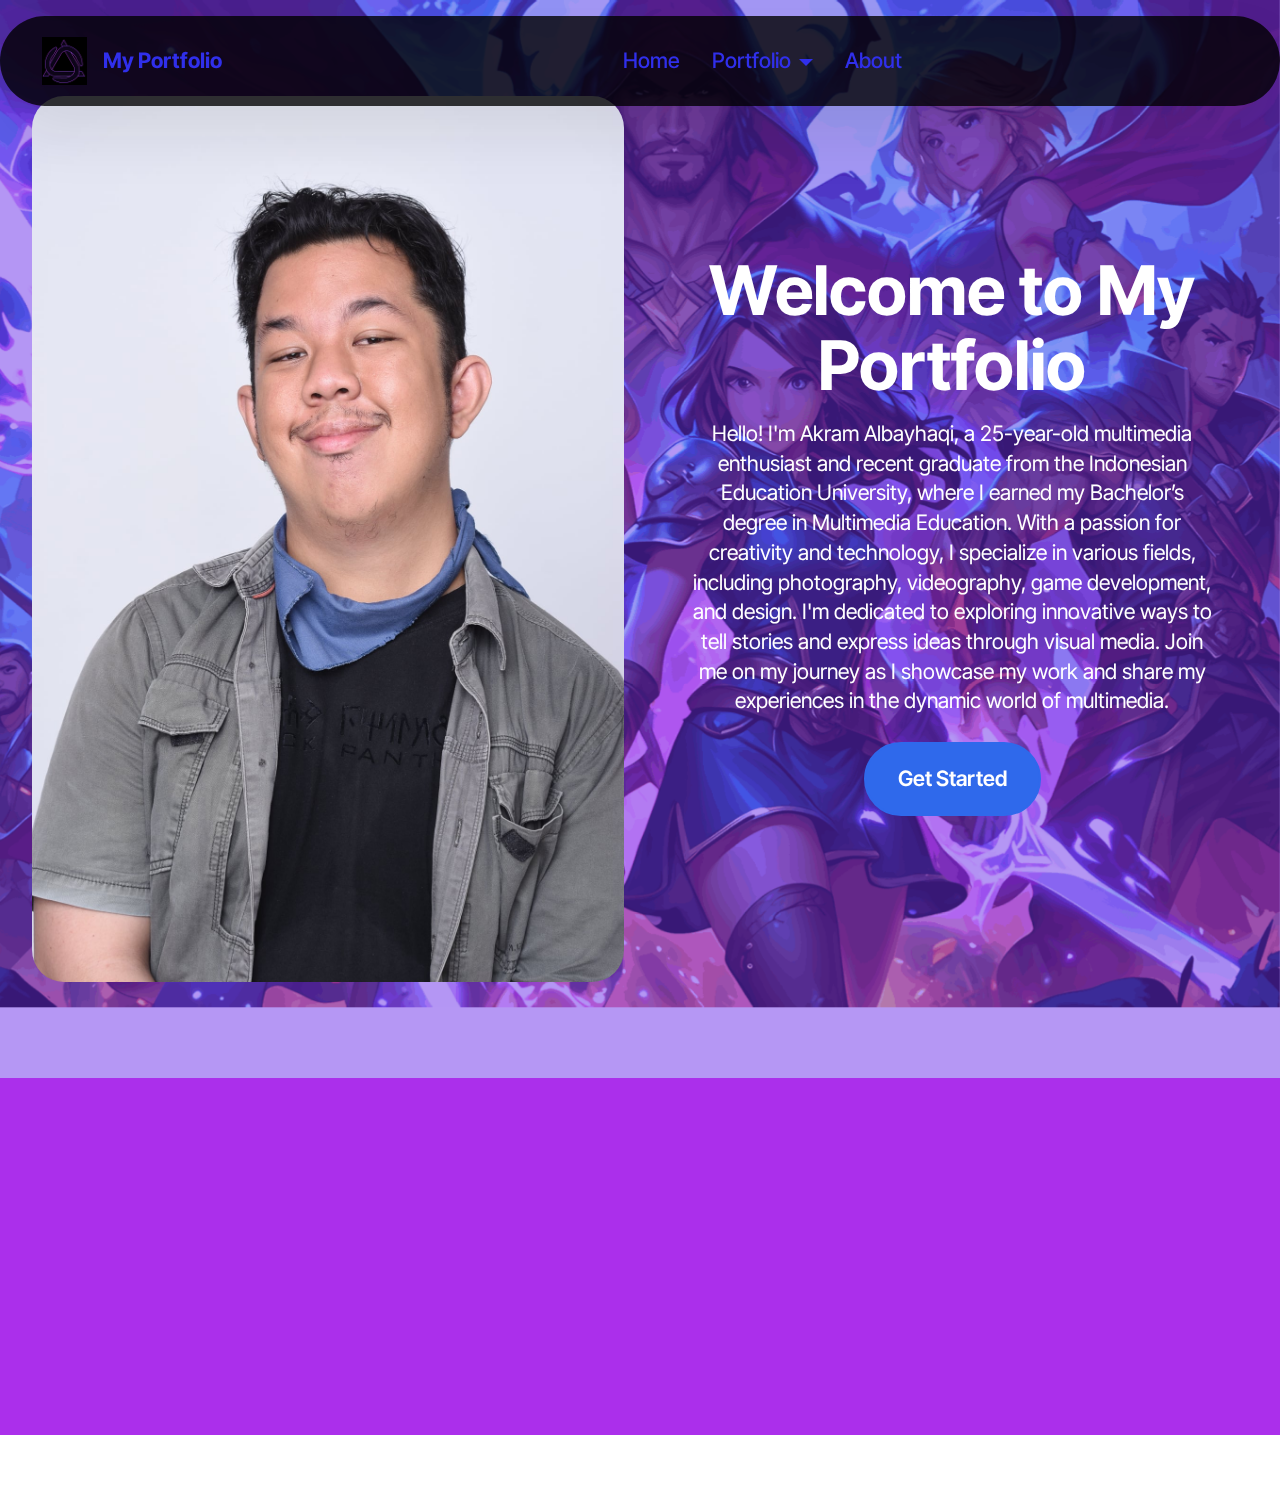
==== commit 858c8b87: "main" ====
--- a/index.html
+++ b/index.html
@@ -22,7 +22,7 @@
   <link rel="stylesheet" href="assets/theme/css/style.css">
   <link rel="preload" href="https://fonts.googleapis.com/css?family=Inter+Tight:100,200,300,400,500,600,700,800,900,100i,200i,300i,400i,500i,600i,700i,800i,900i&display=swap" as="style" onload="this.onload=null;this.rel='stylesheet'">
   <noscript><link rel="stylesheet" href="https://fonts.googleapis.com/css?family=Inter+Tight:100,200,300,400,500,600,700,800,900,100i,200i,300i,400i,500i,600i,700i,800i,900i&display=swap"></noscript>
-  <link rel="preload" as="style" href="assets/mobirise/css/mbr-additional.css?v=9GnRZg"><link rel="stylesheet" href="assets/mobirise/css/mbr-additional.css?v=9GnRZg" type="text/css">
+  <link rel="preload" as="style" href="assets/mobirise/css/mbr-additional.css?v=Upf51m"><link rel="stylesheet" href="assets/mobirise/css/mbr-additional.css?v=Upf51m" type="text/css">
 
   
   
@@ -84,7 +84,7 @@
                     <h1 class="mbr-section-title mbr-fonts-style mb-3 display-1"><strong>Welcome to My Portfolio</strong></h1>
                     <p class="mbr-text mbr-fonts-style display-7">
                         Hello! I'm Akram Albayhaqi, a 25-year-old multimedia enthusiast and recent graduate from the Indonesian Education University, where I earned my Bachelor’s degree in Multimedia Education. With a passion for creativity and technology, I specialize in various fields, including photography, videography, game development, and design. I'm dedicated to exploring innovative ways to tell stories and express ideas through visual media. Join me on my journey as I showcase my work and share my experiences in the dynamic world of multimedia.</p>
-                    <div class="mbr-section-btn mt-3"><a class="btn btn-secondary display-7" href="https://mobiri.se">Get Started</a></div>
+                    <div class="mbr-section-btn mt-3"><a class="btn btn-secondary display-7" href="portfolio.html">Get Started</a></div>
                 </div>
             </div>
         </div>
@@ -125,7 +125,7 @@
             </div>
         </div>
     </div>
-</section><section class="display-7" style="padding: 0;align-items: center;justify-content: center;flex-wrap: wrap;    align-content: center;display: flex;position: relative;height: 4rem;"><a href="https://mobiri.se/1652143" style="flex: 1 1;height: 4rem;position: absolute;width: 100%;z-index: 1;"><img alt="" style="height: 4rem;" src="[data-uri]"></a><p style="margin: 0;text-align: center;" class="display-7">&#8204;</p><a style="z-index:1" href="https://mobirise.com/offline-website-builder.html">Offline Website Software</a></section><script src="assets/bootstrap/js/bootstrap.bundle.min.js"></script>  <script src="assets/parallax/jarallax.js"></script>  <script src="assets/smoothscroll/smooth-scroll.js"></script>  <script src="assets/ytplayer/index.js"></script>  <script src="assets/dropdown/js/navbar-dropdown.js"></script>  <script src="assets/theme/js/script.js"></script>  
+</section><section class="display-7" style="padding: 0;align-items: center;justify-content: center;flex-wrap: wrap;    align-content: center;display: flex;position: relative;height: 4rem;"><a href="https://mobiri.se/1652143" style="flex: 1 1;height: 4rem;position: absolute;width: 100%;z-index: 1;"><img alt="" style="height: 4rem;" src="[data-uri]"></a><p style="margin: 0;text-align: center;" class="display-7">&#8204;</p><a style="z-index:1" href="https://mobirise.com/builder/no-code-website-builder.html">No Code Website Builder</a></section><script src="assets/bootstrap/js/bootstrap.bundle.min.js"></script>  <script src="assets/parallax/jarallax.js"></script>  <script src="assets/smoothscroll/smooth-scroll.js"></script>  <script src="assets/ytplayer/index.js"></script>  <script src="assets/dropdown/js/navbar-dropdown.js"></script>  <script src="assets/theme/js/script.js"></script>  
   
   
   <input name="animation" type="hidden">
--- a/assets/mobirise/css/mbr-additional.css
+++ b/assets/mobirise/css/mbr-additional.css
@@ -931,7 +931,7 @@
   }
 }
 .cid-ur8vCdToQz .iconfont-wrapper {
-  color: #2f69eb !important;
+  color: #ab2feb !important;
   font-size: 1.5rem;
   padding-right: 0.5rem;
 }
@@ -1375,8 +1375,8 @@
   color: #ffffff;
 }
 .cid-ur8uSOpSvZ {
-  padding-top: 0rem;
-  padding-bottom: 2rem;
+  padding-top: 5rem;
+  padding-bottom: 5rem;
   background-color: #ab2feb;
 }
 .cid-ur8uSOpSvZ .social-row {
@@ -1583,7 +1583,7 @@
   }
 }
 .cid-ur8vCdToQz .iconfont-wrapper {
-  color: #2f69eb !important;
+  color: #ab2feb !important;
   font-size: 1.5rem;
   padding-right: 0.5rem;
 }
@@ -2359,8 +2359,8 @@
   }
 }
 .cid-ur8uSOpSvZ {
-  padding-top: 0rem;
-  padding-bottom: 2rem;
+  padding-top: 5rem;
+  padding-bottom: 5rem;
   background-color: #ab2feb;
 }
 .cid-ur8uSOpSvZ .social-row {
@@ -3409,8 +3409,8 @@
   }
 }
 .cid-ur8uSOpSvZ {
-  padding-top: 0rem;
-  padding-bottom: 2rem;
+  padding-top: 5rem;
+  padding-bottom: 5rem;
   background-color: #ab2feb;
 }
 .cid-ur8uSOpSvZ .social-row {
@@ -3617,7 +3617,7 @@
   }
 }
 .cid-ur8vCdToQz .iconfont-wrapper {
-  color: #2f69eb !important;
+  color: #ab2feb !important;
   font-size: 1.5rem;
   padding-right: 0.5rem;
 }
@@ -4291,8 +4291,8 @@
   color: #6c2fea;
 }
 .cid-ur8uSOpSvZ {
-  padding-top: 0rem;
-  padding-bottom: 2rem;
+  padding-top: 5rem;
+  padding-bottom: 5rem;
   background-color: #ab2feb;
 }
 .cid-ur8uSOpSvZ .social-row {
--- a/assets/mobirise/css/mbr-additional.css
+++ b/assets/mobirise/css/mbr-additional.css
@@ -931,7 +931,7 @@
   }
 }
 .cid-ur8vCdToQz .iconfont-wrapper {
-  color: #2f69eb !important;
+  color: #ab2feb !important;
   font-size: 1.5rem;
   padding-right: 0.5rem;
 }
@@ -1375,8 +1375,8 @@
   color: #ffffff;
 }
 .cid-ur8uSOpSvZ {
-  padding-top: 0rem;
-  padding-bottom: 2rem;
+  padding-top: 5rem;
+  padding-bottom: 5rem;
   background-color: #ab2feb;
 }
 .cid-ur8uSOpSvZ .social-row {
@@ -1583,7 +1583,7 @@
   }
 }
 .cid-ur8vCdToQz .iconfont-wrapper {
-  color: #2f69eb !important;
+  color: #ab2feb !important;
   font-size: 1.5rem;
   padding-right: 0.5rem;
 }
@@ -2359,8 +2359,8 @@
   }
 }
 .cid-ur8uSOpSvZ {
-  padding-top: 0rem;
-  padding-bottom: 2rem;
+  padding-top: 5rem;
+  padding-bottom: 5rem;
   background-color: #ab2feb;
 }
 .cid-ur8uSOpSvZ .social-row {
@@ -3409,8 +3409,8 @@
   }
 }
 .cid-ur8uSOpSvZ {
-  padding-top: 0rem;
-  padding-bottom: 2rem;
+  padding-top: 5rem;
+  padding-bottom: 5rem;
   background-color: #ab2feb;
 }
 .cid-ur8uSOpSvZ .social-row {
@@ -3617,7 +3617,7 @@
   }
 }
 .cid-ur8vCdToQz .iconfont-wrapper {
-  color: #2f69eb !important;
+  color: #ab2feb !important;
   font-size: 1.5rem;
   padding-right: 0.5rem;
 }
@@ -4291,8 +4291,8 @@
   color: #6c2fea;
 }
 .cid-ur8uSOpSvZ {
-  padding-top: 0rem;
-  padding-bottom: 2rem;
+  padding-top: 5rem;
+  padding-bottom: 5rem;
   background-color: #ab2feb;
 }
 .cid-ur8uSOpSvZ .social-row {
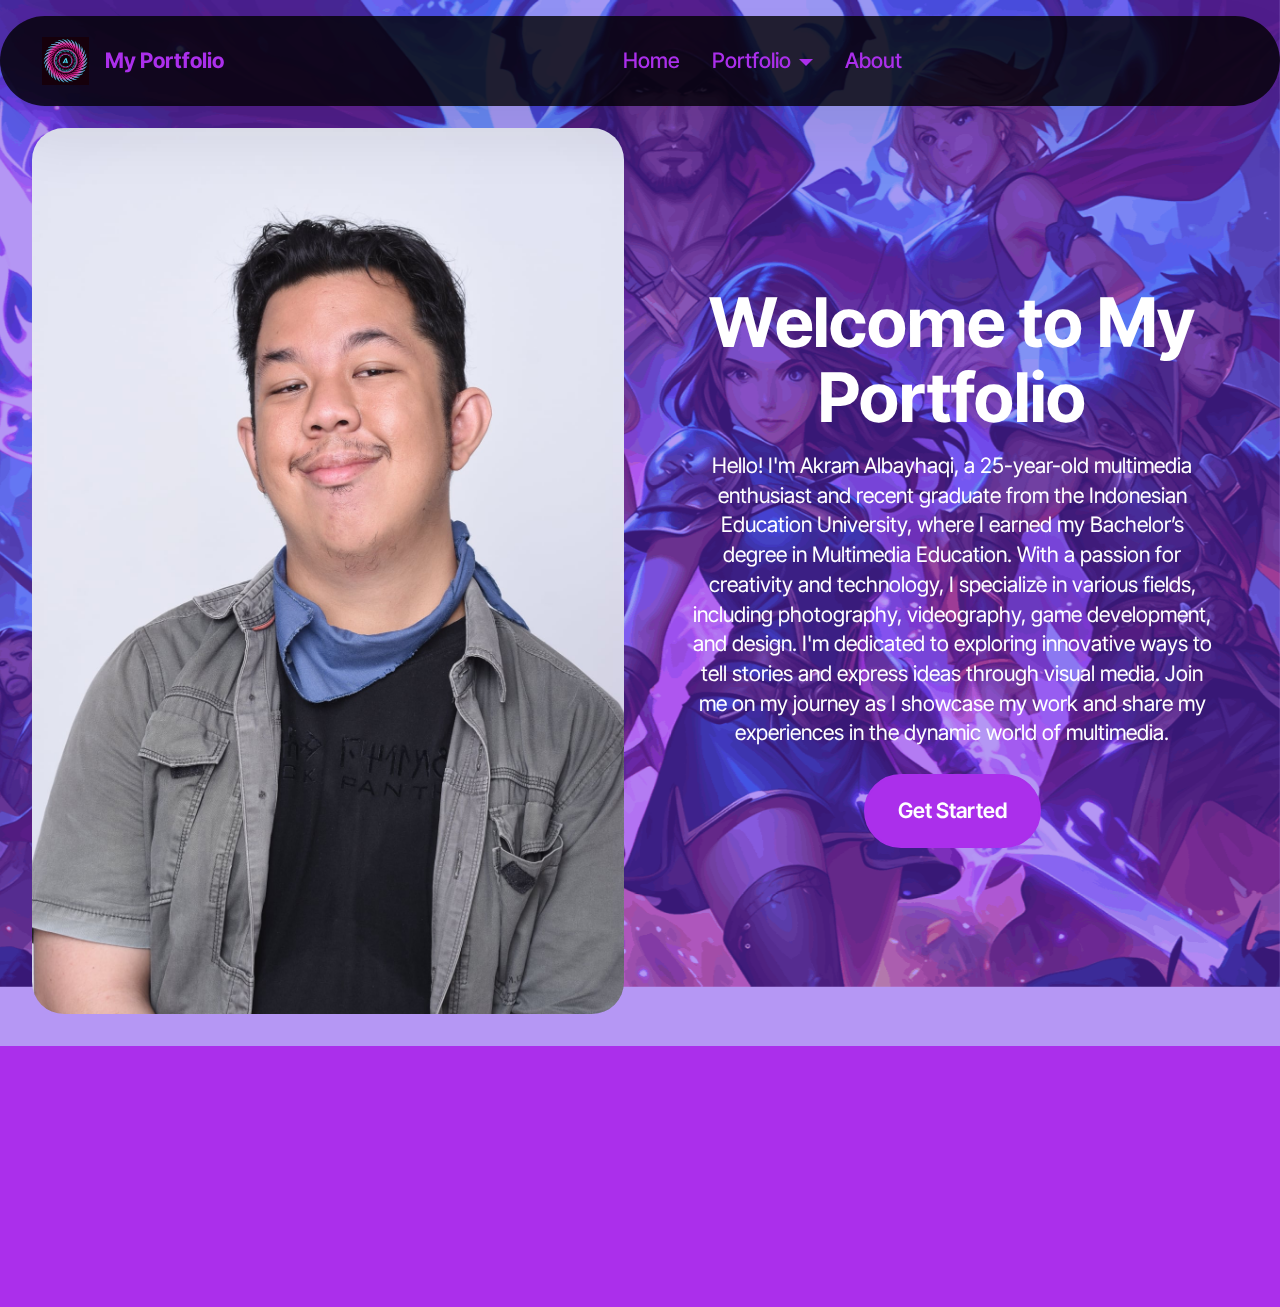
==== commit 0cee6b7a: "main" ====
--- a/index.html
+++ b/index.html
@@ -1,133 +1,176 @@
 <!DOCTYPE html>
-<html  >
+<html>
+
 <head>
-  <!-- Site made with Mobirise Website Builder v5.9.18, https://mobirise.com -->
-  <meta charset="UTF-8">
-  <meta http-equiv="X-UA-Compatible" content="IE=edge">
-  <meta name="generator" content="Mobirise v5.9.18, mobirise.com">
-  <meta name="viewport" content="width=device-width, initial-scale=1, minimum-scale=1">
-  <link rel="shortcut icon" href="assets/images/opera-snapshot-2024-10-16-025521-www.design.com-upscayl-5x-realesrgan-x4plus-anime-128x135.png" type="image/x-icon">
-  <meta name="description" content="">
-  
-  
-  <title>Home</title>
-  <link rel="stylesheet" href="assets/web/assets/mobirise-icons2/mobirise2.css">
-  <link rel="stylesheet" href="assets/bootstrap/css/bootstrap.min.css">
-  <link rel="stylesheet" href="assets/bootstrap/css/bootstrap-grid.min.css">
-  <link rel="stylesheet" href="assets/bootstrap/css/bootstrap-reboot.min.css">
-  <link rel="stylesheet" href="assets/parallax/jarallax.css">
-  <link rel="stylesheet" href="assets/animatecss/animate.css">
-  <link rel="stylesheet" href="assets/dropdown/css/style.css">
-  <link rel="stylesheet" href="assets/socicon/css/styles.css">
-  <link rel="stylesheet" href="assets/theme/css/style.css">
-  <link rel="preload" href="https://fonts.googleapis.com/css?family=Inter+Tight:100,200,300,400,500,600,700,800,900,100i,200i,300i,400i,500i,600i,700i,800i,900i&display=swap" as="style" onload="this.onload=null;this.rel='stylesheet'">
-  <noscript><link rel="stylesheet" href="https://fonts.googleapis.com/css?family=Inter+Tight:100,200,300,400,500,600,700,800,900,100i,200i,300i,400i,500i,600i,700i,800i,900i&display=swap"></noscript>
-  <link rel="preload" as="style" href="assets/mobirise/css/mbr-additional.css?v=Upf51m"><link rel="stylesheet" href="assets/mobirise/css/mbr-additional.css?v=Upf51m" type="text/css">
+    <!-- Site made with Mobirise Website Builder v5.9.18, https://mobirise.com -->
+    <meta charset="UTF-8">
+    <meta http-equiv="X-UA-Compatible" content="IE=edge">
+    <meta name="generator" content="Mobirise v5.9.18, mobirise.com">
+    <meta name="viewport" content="width=device-width, initial-scale=1, minimum-scale=1">
+    <link rel="shortcut icon"
+        href="assets/images/opera-snapshot-2024-10-16-025521-www.design.com-upscayl-5x-realesrgan-x4plus-anime-128x135.png"
+        type="image/x-icon">
+    <meta name="description" content="">
 
-  
-  
-  
+
+    <title>Home</title>
+    <link rel="stylesheet" href="assets/web/assets/mobirise-icons2/mobirise2.css">
+    <link rel="stylesheet" href="assets/bootstrap/css/bootstrap.min.css">
+    <link rel="stylesheet" href="assets/bootstrap/css/bootstrap-grid.min.css">
+    <link rel="stylesheet" href="assets/bootstrap/css/bootstrap-reboot.min.css">
+    <link rel="stylesheet" href="assets/parallax/jarallax.css">
+    <link rel="stylesheet" href="assets/animatecss/animate.css">
+    <link rel="stylesheet" href="assets/dropdown/css/style.css">
+    <link rel="stylesheet" href="assets/socicon/css/styles.css">
+    <link rel="stylesheet" href="assets/theme/css/style.css">
+    <link rel="preload"
+        href="https://fonts.googleapis.com/css?family=Inter+Tight:100,200,300,400,500,600,700,800,900,100i,200i,300i,400i,500i,600i,700i,800i,900i&display=swap"
+        as="style" onload="this.onload=null;this.rel='stylesheet'">
+    <noscript>
+        <link rel="stylesheet"
+            href="https://fonts.googleapis.com/css?family=Inter+Tight:100,200,300,400,500,600,700,800,900,100i,200i,300i,400i,500i,600i,700i,800i,900i&display=swap">
+    </noscript>
+    <link rel="preload" as="style" href="assets/mobirise/css/mbr-additional.css?v=I6Ib1X">
+    <link rel="stylesheet" href="assets/mobirise/css/mbr-additional.css?v=I6Ib1X" type="text/css">
+
+
+
+
 </head>
+
 <body>
-  
-  <section data-bs-version="5.1" class="menu menu2 cid-ur8vCdToQz" once="menu" id="menu02-3">
-	
 
-	<nav class="navbar navbar-dropdown navbar-fixed-top navbar-expand-lg">
-		<div class="container">
-			<div class="navbar-brand">
-				<span class="navbar-logo">
-					<a href="https://mobiri.se">
-						<img src="assets/images/opera-snapshot-2024-10-16-025521-www.design.com-upscayl-5x-realesrgan-x4plus-anime-96x102.png" alt="Mobirise Website Builder" style="height: 3rem;">
-					</a>
-				</span>
-				<span class="navbar-caption-wrap"><a class="navbar-caption text-primary display-4" href="https://mobiri.se">My Portfolio</a></span>
-			</div>
-			<button class="navbar-toggler" type="button" data-toggle="collapse" data-bs-toggle="collapse" data-target="#navbarSupportedContent" data-bs-target="#navbarSupportedContent" aria-controls="navbarNavAltMarkup" aria-expanded="false" aria-label="Toggle navigation">
-				<div class="hamburger">
-					<span></span>
-					<span></span>
-					<span></span>
-					<span></span>
-				</div>
-			</button>
-			<div class="collapse navbar-collapse" id="navbarSupportedContent">
-				<ul class="navbar-nav nav-dropdown nav-right" data-app-modern-menu="true"><li class="nav-item">
-						<a class="nav-link link text-primary display-4" href="index.html">Home</a>
-					</li><li class="nav-item dropdown">
-						<a class="nav-link link dropdown-toggle text-primary display-4" href="portfolio.html" aria-expanded="false" data-toggle="dropdown-submenu" data-bs-toggle="dropdown" data-bs-auto-close="outside">Portfolio</a><div class="dropdown-menu" aria-labelledby="dropdown-102"><a class="dropdown-item text-primary display-4" href="portfolio.html#gallery06-s">Photography</a><a class="show dropdown-item text-primary display-4" href="portfolio.html#gallery01-x">Photo Manipulation</a><a class="dropdown-item text-primary display-4" href="portfolio.html#gallery03-t">Video Game</a></div>
-					</li>
-					<li class="nav-item">
-						<a class="nav-link link text-primary display-4" href="about.html">About</a>
-					</li></ul>
-				
-				
-			</div>
-		</div>
-	</nav>
-</section>
+    <section data-bs-version="5.1" class="menu menu2 cid-ur8vCdToQz" once="menu" id="menu02-u">
 
-<section data-bs-version="5.1" class="header11 cid-ur8wt0AGXg mbr-parallax-background" id="header11-6">
 
-    
+        <nav class="navbar navbar-dropdown navbar-fixed-top navbar-expand-lg">
+            <div class="container">
+                <div class="navbar-brand">
+                    <span class="navbar-logo">
+                        <a href="https://mobiri.se">
+                            <img src="assets/images/opera-snapshot-2024-10-25-183720-www.design.com-upscayl-5x-realesrgan-x4plus-anime-90x92.png"
+                                alt="Mobirise Website Builder" style="height: 3rem;">
+                        </a>
+                    </span>
+                    <span class="navbar-caption-wrap"><a class="navbar-caption text-secondary display-4"
+                            href="https://mobiri.se">My Portfolio</a></span>
+                </div>
+                <button class="navbar-toggler" type="button" data-toggle="collapse" data-bs-toggle="collapse"
+                    data-target="#navbarSupportedContent" data-bs-target="#navbarSupportedContent"
+                    aria-controls="navbarNavAltMarkup" aria-expanded="false" aria-label="Toggle navigation">
+                    <div class="hamburger">
+                        <span></span>
+                        <span></span>
+                        <span></span>
+                        <span></span>
+                    </div>
+                </button>
+                <div class="collapse navbar-collapse" id="navbarSupportedContent">
+                    <ul class="navbar-nav nav-dropdown nav-right" data-app-modern-menu="true">
+                        <li class="nav-item">
+                            <a class="nav-link link text-secondary display-4" href="index.html">Home</a>
+                        </li>
+                        <li class="nav-item dropdown">
+                            <a class="nav-link link dropdown-toggle text-secondary show display-4" href="portfolio.html"
+                                aria-expanded="false" data-toggle="dropdown-submenu" data-bs-toggle="dropdown"
+                                data-bs-auto-close="outside">Portfolio</a>
+                            <div class="dropdown-menu show" aria-labelledby="dropdown-102" data-bs-popper="none"><a
+                                    class="dropdown-item text-secondary display-4"
+                                    href="portfolio.html#gallery03-t">Video Game</a><a
+                                    class="show dropdown-item text-secondary display-4"
+                                    href="portfolio.html#gallery01-x">Photo Manipulation</a><a
+                                    class="dropdown-item text-secondary display-4"
+                                    href="portfolio.html#gallery06-s">Photography</a><a
+                                    class="dropdown-item text-secondary display-4"
+                                    href="portfolio.html#gallery03-10">3D</a></div>
+                        </li>
+                        <li class="nav-item">
+                            <a class="nav-link link text-secondary display-4" href="about.html">About</a>
+                        </li>
+                    </ul>
 
-    
-    <div class="mbr-overlay" style="opacity: 0.5; background-color: rgb(108, 47, 234);"></div>
 
-    <div class="container">
-        <div class="row justify-content-center">
-            <div class="col-12 col-md-6 image-wrapper">
-                <img class="w-100" src="assets/images/dsc-6590-1256x1879.jpg" alt="Mobirise Website Builder">
+                </div>
             </div>
-            <div class="col-12 col-md">
-                <div class="text-wrapper text-center">
-                    <h1 class="mbr-section-title mbr-fonts-style mb-3 display-1"><strong>Welcome to My Portfolio</strong></h1>
-                    <p class="mbr-text mbr-fonts-style display-7">
-                        Hello! I'm Akram Albayhaqi, a 25-year-old multimedia enthusiast and recent graduate from the Indonesian Education University, where I earned my Bachelor’s degree in Multimedia Education. With a passion for creativity and technology, I specialize in various fields, including photography, videography, game development, and design. I'm dedicated to exploring innovative ways to tell stories and express ideas through visual media. Join me on my journey as I showcase my work and share my experiences in the dynamic world of multimedia.</p>
-                    <div class="mbr-section-btn mt-3"><a class="btn btn-secondary display-7" href="portfolio.html">Get Started</a></div>
+        </nav>
+    </section>
+
+    <section data-bs-version="5.1" class="header11 cid-ur8wt0AGXg mbr-parallax-background" id="header11-6">
+
+
+
+
+        <div class="mbr-overlay" style="opacity: 0.5; background-color: rgb(108, 47, 234);"></div>
+
+        <div class="container">
+            <div class="row justify-content-center">
+                <div class="col-12 col-md-6 image-wrapper">
+                    <img class="w-100" src="assets/images/dsc-6590-1256x1879.jpg" alt="Mobirise Website Builder">
+                </div>
+                <div class="col-12 col-md">
+                    <div class="text-wrapper text-center">
+                        <h1 class="mbr-section-title mbr-fonts-style mb-3 display-1"><strong>Welcome to My
+                                Portfolio</strong></h1>
+                        <p class="mbr-text mbr-fonts-style display-7">
+                            Hello! I'm Akram Albayhaqi, a 25-year-old multimedia enthusiast and recent graduate from the
+                            Indonesian Education University, where I earned my Bachelor’s degree in Multimedia
+                            Education. With a passion for creativity and technology, I specialize in various fields,
+                            including photography, videography, game development, and design. I'm dedicated to exploring
+                            innovative ways to tell stories and express ideas through visual media. Join me on my
+                            journey as I showcase my work and share my experiences in the dynamic world of multimedia.
+                        </p>
+                        <div class="mbr-section-btn mt-3"><a class="btn btn-secondary display-7"
+                                href="portfolio.html">Get Started</a></div>
+                    </div>
                 </div>
             </div>
         </div>
-    </div>
-</section>
+    </section>
 
-<section data-bs-version="5.1" class="footer3 cid-ur8uSOpSvZ" once="footers" id="footer03-2">
+    <section data-bs-version="5.1" class="footer3 cid-ur8uSOpSvZ" once="footers" id="footer03-2">
 
-        
 
-    
 
-    <div class="container">
-        <div class="row">
-            
 
-            <div class="col-12 mt-4">
-                <div class="social-row">
-                    <div class="soc-item">
-                        <a href="https://www.instagram.com/akuramu64/?hl=id" target="_blank">
-                            <span class="mbr-iconfont display-7 socicon-instagram socicon"></span>
-                        </a>
+
+        <div class="container">
+            <div class="row">
+
+
+                <div class="col-12 mt-4">
+                    <div class="social-row">
+                        <div class="soc-item">
+                            <a href="https://www.instagram.com/akuramu64/?hl=id" target="_blank">
+                                <span class="mbr-iconfont display-7 socicon-instagram socicon"></span>
+                            </a>
+                        </div>
+                        <div class="soc-item">
+                            <a href="https://www.linkedin.com/in/akram-albayhaqi-024aaa268/" target="_blank">
+                                <span class="mbr-iconfont socicon-linkedin socicon"></span>
+                            </a>
+                        </div>
+
+
+
                     </div>
-                    <div class="soc-item">
-                        <a href="https://www.linkedin.com/in/akram-albayhaqi-024aaa268/" target="_blank">
-                            <span class="mbr-iconfont socicon-linkedin socicon"></span>
-                        </a>
-                    </div>
-                    
-                    
-                    
+                </div>
+                <div class="col-12 mt-5">
+                    <p class="mbr-fonts-style copyright display-7">
+                        © Copyright 2024 Mobirise - All Rights Reserved
+                    </p>
                 </div>
             </div>
-            <div class="col-12 mt-5">
-                <p class="mbr-fonts-style copyright display-7">
-                    © Copyright 2030 Mobirise - All Rights Reserved
-                </p>
-            </div>
         </div>
-    </div>
-</section><section class="display-7" style="padding: 0;align-items: center;justify-content: center;flex-wrap: wrap;    align-content: center;display: flex;position: relative;height: 4rem;"><a href="https://mobiri.se/1652143" style="flex: 1 1;height: 4rem;position: absolute;width: 100%;z-index: 1;"><img alt="" style="height: 4rem;" src="[data-uri]"></a><p style="margin: 0;text-align: center;" class="display-7">&#8204;</p><a style="z-index:1" href="https://mobirise.com/builder/no-code-website-builder.html">No Code Website Builder</a></section><script src="assets/bootstrap/js/bootstrap.bundle.min.js"></script>  <script src="assets/parallax/jarallax.js"></script>  <script src="assets/smoothscroll/smooth-scroll.js"></script>  <script src="assets/ytplayer/index.js"></script>  <script src="assets/dropdown/js/navbar-dropdown.js"></script>  <script src="assets/theme/js/script.js"></script>  
-  
-  
-  <input name="animation" type="hidden">
-  </body>
+    </section>
+    <script src="assets/bootstrap/js/bootstrap.bundle.min.js"></script>
+    <script src="assets/parallax/jarallax.js"></script>
+    <script src="assets/smoothscroll/smooth-scroll.js"></script>
+    <script src="assets/ytplayer/index.js"></script>
+    <script src="assets/dropdown/js/navbar-dropdown.js"></script>
+    <script src="assets/theme/js/script.js"></script>
+
+
+    <input name="animation" type="hidden">
+</body>
+
 </html>--- a/assets/mobirise/css/mbr-additional.css
+++ b/assets/mobirise/css/mbr-additional.css
@@ -184,8 +184,8 @@
 }
 .btn-secondary,
 .btn-secondary:active {
-  background-color: #2f69eb !important;
-  border-color: #2f69eb !important;
+  background-color: #ab2feb !important;
+  border-color: #ab2feb !important;
   color: #ffffff !important;
   box-shadow: none;
 }
@@ -194,15 +194,15 @@
 .btn-secondary.focus,
 .btn-secondary.active {
   color: inherit;
-  background-color: #5e8bef !important;
-  border-color: #5e8bef !important;
+  background-color: #be5eef !important;
+  border-color: #be5eef !important;
   box-shadow: none;
 }
 .btn-secondary.disabled,
 .btn-secondary:disabled {
   color: #ffffff !important;
-  background-color: #5e8bef !important;
-  border-color: #5e8bef !important;
+  background-color: #be5eef !important;
+  border-color: #be5eef !important;
 }
 .btn-info,
 .btn-info:active {
@@ -360,23 +360,23 @@
 .btn-secondary-outline,
 .btn-secondary-outline:active {
   background-color: transparent !important;
-  border-color: #2f69eb;
-  color: #2f69eb;
+  border-color: #ab2feb;
+  color: #ab2feb;
 }
 .btn-secondary-outline:hover,
 .btn-secondary-outline:focus,
 .btn-secondary-outline.focus,
 .btn-secondary-outline.active {
-  color: #1143b2 !important;
+  color: #7b11b2 !important;
   background-color: transparent !important;
-  border-color: #1143b2 !important;
+  border-color: #7b11b2 !important;
   box-shadow: none !important;
 }
 .btn-secondary-outline.disabled,
 .btn-secondary-outline:disabled {
   color: #ffffff !important;
-  background-color: #2f69eb !important;
-  border-color: #2f69eb !important;
+  background-color: #ab2feb !important;
+  border-color: #ab2feb !important;
 }
 .btn-info-outline,
 .btn-info-outline:active {
@@ -508,7 +508,7 @@
   color: #302feb !important;
 }
 .text-secondary {
-  color: #2f69eb !important;
+  color: #ab2feb !important;
 }
 .text-success {
   color: #3a341c !important;
@@ -536,7 +536,7 @@
 a.text-secondary:hover,
 a.text-secondary:focus,
 a.text-secondary.active {
-  color: #103ea4 !important;
+  color: #7210a4 !important;
 }
 a.text-success:hover,
 a.text-success:focus,
@@ -719,7 +719,7 @@
 .xdsoft_datetimepicker .xdsoft_calendar td:hover,
 .xdsoft_datetimepicker .xdsoft_timepicker .xdsoft_time_box > div > div:hover {
   color: #ffffff !important;
-  background: #2f69eb !important;
+  background: #ab2feb !important;
   box-shadow: none !important;
 }
 .lazy-bg {
@@ -841,7 +841,7 @@
   transition: .3s all !important;
 }
 .cid-ur8vCdToQz .navbar-nav .nav-item .nav-link:hover {
-  background-color: rgba(27, 31, 10, 0.06);
+  background-color: #ffffff;
 }
 .cid-ur8vCdToQz .navbar-nav .open .nav-link::after {
   transform: rotate(180deg);
@@ -863,7 +863,7 @@
   transition: .3s all !important;
 }
 .cid-ur8vCdToQz .navbar-nav .dropdown-item:hover {
-  background-color: rgba(27, 31, 10, 0.06);
+  background-color: #ffffff;
 }
 @media (min-width: 992px) {
   .cid-ur8vCdToQz .navbar-nav {
@@ -1280,7 +1280,7 @@
     margin-left: 10px;
   }
   .cid-ur8vCdToQz .navbar-nav .dropdown-item:hover {
-    background-color: rgba(27, 31, 10, 0.06);
+    background-color: #ffffff;
   }
   .cid-ur8vCdToQz .navbar .dropdown > .dropdown-menu {
     max-width: 100% !important;
@@ -1338,8 +1338,8 @@
   }
 }
 .cid-ur8wt0AGXg {
-  padding-top: 6rem;
-  padding-bottom: 6rem;
+  padding-top: 8rem;
+  padding-bottom: 2rem;
   background-image: url("../../../assets/images/leonardo-anime-xl-a-high-quality-detailed-illustration-of-a-ca-3-upscayl-2x-realesrgan-x4plus-anime-2000x1123.png");
 }
 .cid-ur8wt0AGXg .mbr-fallback-image.disabled {
@@ -1375,8 +1375,8 @@
   color: #ffffff;
 }
 .cid-ur8uSOpSvZ {
-  padding-top: 5rem;
-  padding-bottom: 5rem;
+  padding-top: 1rem;
+  padding-bottom: 3rem;
   background-color: #ab2feb;
 }
 .cid-ur8uSOpSvZ .social-row {
@@ -1493,7 +1493,7 @@
   transition: .3s all !important;
 }
 .cid-ur8vCdToQz .navbar-nav .nav-item .nav-link:hover {
-  background-color: rgba(27, 31, 10, 0.06);
+  background-color: #ffffff;
 }
 .cid-ur8vCdToQz .navbar-nav .open .nav-link::after {
   transform: rotate(180deg);
@@ -1515,7 +1515,7 @@
   transition: .3s all !important;
 }
 .cid-ur8vCdToQz .navbar-nav .dropdown-item:hover {
-  background-color: rgba(27, 31, 10, 0.06);
+  background-color: #ffffff;
 }
 @media (min-width: 992px) {
   .cid-ur8vCdToQz .navbar-nav {
@@ -1932,7 +1932,7 @@
     margin-left: 10px;
   }
   .cid-ur8vCdToQz .navbar-nav .dropdown-item:hover {
-    background-color: rgba(27, 31, 10, 0.06);
+    background-color: #ffffff;
   }
   .cid-ur8vCdToQz .navbar .dropdown > .dropdown-menu {
     max-width: 100% !important;
@@ -2359,8 +2359,8 @@
   }
 }
 .cid-ur8uSOpSvZ {
-  padding-top: 5rem;
-  padding-bottom: 5rem;
+  padding-top: 1rem;
+  padding-bottom: 3rem;
   background-color: #ab2feb;
 }
 .cid-ur8uSOpSvZ .social-row {
@@ -2477,7 +2477,7 @@
   transition: .3s all !important;
 }
 .cid-ur8vCdToQz .navbar-nav .nav-item .nav-link:hover {
-  background-color: rgba(27, 31, 10, 0.06);
+  background-color: #ffffff;
 }
 .cid-ur8vCdToQz .navbar-nav .open .nav-link::after {
   transform: rotate(180deg);
@@ -2499,7 +2499,7 @@
   transition: .3s all !important;
 }
 .cid-ur8vCdToQz .navbar-nav .dropdown-item:hover {
-  background-color: rgba(27, 31, 10, 0.06);
+  background-color: #ffffff;
 }
 @media (min-width: 992px) {
   .cid-ur8vCdToQz .navbar-nav {
@@ -2567,7 +2567,7 @@
   }
 }
 .cid-ur8vCdToQz .iconfont-wrapper {
-  color: #2f69eb !important;
+  color: #ab2feb !important;
   font-size: 1.5rem;
   padding-right: 0.5rem;
 }
@@ -2916,7 +2916,7 @@
     margin-left: 10px;
   }
   .cid-ur8vCdToQz .navbar-nav .dropdown-item:hover {
-    background-color: rgba(27, 31, 10, 0.06);
+    background-color: #ffffff;
   }
   .cid-ur8vCdToQz .navbar .dropdown > .dropdown-menu {
     max-width: 100% !important;
@@ -2973,68 +2973,62 @@
     padding: 1rem;
   }
 }
-.cid-urgiJq27am {
-  padding-top: 7rem;
-  padding-bottom: 6rem;
-  background-color: #000000;
-}
-.cid-urgiJq27am h6 {
+.cid-urgjzJFGZ1 {
+  padding-top: 8rem;
+  padding-bottom: 2rem;
+  background-color: #6c2fea;
+}
+.cid-urgjzJFGZ1 h6 {
   line-height: 1.2;
 }
-.cid-urgiJq27am img,
-.cid-urgiJq27am .item-img {
+.cid-urgjzJFGZ1 img,
+.cid-urgjzJFGZ1 .item-img {
   width: 100%;
   height: 100%;
-  height: 300px;
-  object-fit: cover;
-}
-.cid-urgiJq27am .item:focus,
-.cid-urgiJq27am span:focus {
+}
+.cid-urgjzJFGZ1 .item:focus,
+.cid-urgjzJFGZ1 span:focus {
   outline: none;
 }
-.cid-urgiJq27am .item-img a {
-  cursor: pointer;
-}
-.cid-urgiJq27am .item-wrapper {
+.cid-urgjzJFGZ1 .item-wrapper {
   position: relative;
   display: flex;
   flex-flow: column nowrap;
   margin-bottom: 2rem;
 }
-.cid-urgiJq27am .mbr-section-btn {
-  margin-top: 1rem !important;
+.cid-urgjzJFGZ1 .mbr-section-btn {
+  margin-top: auto !important;
   text-align: center;
 }
-.cid-urgiJq27am .mbr-section-title {
-  color: #6c2fea;
-}
-.cid-urgiJq27am .mbr-text,
-.cid-urgiJq27am .mbr-section-btn {
+.cid-urgjzJFGZ1 .mbr-section-title {
+  color: #ffffff;
+}
+.cid-urgjzJFGZ1 .mbr-text,
+.cid-urgjzJFGZ1 .mbr-section-btn {
   color: #000000;
 }
-.cid-urgiJq27am .item-title {
+.cid-urgjzJFGZ1 .item-title {
   color: #000000;
   text-align: center;
 }
-.cid-urgiJq27am .item-subtitle {
+.cid-urgjzJFGZ1 .item-subtitle {
   color: #000000;
   text-align: center;
 }
-.cid-urgiJq27am .item-text {
+.cid-urgjzJFGZ1 .item-text {
   color: #000000;
   text-align: center;
 }
-.cid-urgiJq27am .content-head {
+.cid-urgjzJFGZ1 .content-head {
   max-width: 800px;
 }
 @media (max-width: 767px) {
-  .cid-urgiJq27am .item-wrapper {
+  .cid-urgjzJFGZ1 .item-wrapper {
     margin-bottom: 1rem;
-    padding: 0;
-  }
-}
-.cid-urgiJq27am .mbr-section-subtitle {
-  color: #6c2fea;
+  }
+}
+.cid-urgjzJFGZ1 .mbr-section-subtitle {
+  color: #ffffff;
 }
 .cid-uriQ0LYz9N {
   padding-top: 1rem;
@@ -3300,62 +3294,71 @@
 .cid-uriQ0LYz9N H4 {
   color: #ffffff;
 }
-.cid-urgjzJFGZ1 {
-  padding-top: 2rem;
+.cid-urgiJq27am {
+  padding-top: 3rem;
   padding-bottom: 6rem;
-  background-color: #6c2fea;
-}
-.cid-urgjzJFGZ1 h6 {
+  background-color: #000000;
+}
+.cid-urgiJq27am h6 {
   line-height: 1.2;
 }
-.cid-urgjzJFGZ1 img,
-.cid-urgjzJFGZ1 .item-img {
+.cid-urgiJq27am img,
+.cid-urgiJq27am .item-img {
   width: 100%;
   height: 100%;
-}
-.cid-urgjzJFGZ1 .item:focus,
-.cid-urgjzJFGZ1 span:focus {
+  height: 300px;
+  object-fit: cover;
+}
+.cid-urgiJq27am .item:focus,
+.cid-urgiJq27am span:focus {
   outline: none;
 }
-.cid-urgjzJFGZ1 .item-wrapper {
+.cid-urgiJq27am .item-img a {
+  cursor: pointer;
+}
+.cid-urgiJq27am .item-wrapper {
   position: relative;
   display: flex;
   flex-flow: column nowrap;
   margin-bottom: 2rem;
 }
-.cid-urgjzJFGZ1 .mbr-section-btn {
-  margin-top: auto !important;
+.cid-urgiJq27am .mbr-section-btn {
+  margin-top: 1rem !important;
   text-align: center;
 }
-.cid-urgjzJFGZ1 .mbr-section-title {
-  color: #ffffff;
-}
-.cid-urgjzJFGZ1 .mbr-text,
-.cid-urgjzJFGZ1 .mbr-section-btn {
+.cid-urgiJq27am .mbr-section-title {
+  color: #6c2fea;
+}
+.cid-urgiJq27am .mbr-text,
+.cid-urgiJq27am .mbr-section-btn {
   color: #000000;
 }
-.cid-urgjzJFGZ1 .item-title {
+.cid-urgiJq27am .item-title {
   color: #000000;
   text-align: center;
 }
-.cid-urgjzJFGZ1 .item-subtitle {
+.cid-urgiJq27am .item-subtitle {
   color: #000000;
   text-align: center;
 }
-.cid-urgjzJFGZ1 .item-text {
+.cid-urgiJq27am .item-text {
   color: #000000;
   text-align: center;
 }
-.cid-urgjzJFGZ1 .content-head {
+.cid-urgiJq27am .content-head {
   max-width: 800px;
 }
 @media (max-width: 767px) {
-  .cid-urgjzJFGZ1 .item-wrapper {
+  .cid-urgiJq27am .item-wrapper {
     margin-bottom: 1rem;
-  }
+    padding: 0;
+  }
+}
+.cid-urgiJq27am .mbr-section-subtitle {
+  color: #6c2fea;
 }
 .cid-urj7niTN0d {
-  padding-top: 6rem;
+  padding-top: 3rem;
   padding-bottom: 6rem;
   background-color: #000000;
 }
@@ -3409,8 +3412,8 @@
   }
 }
 .cid-ur8uSOpSvZ {
-  padding-top: 5rem;
-  padding-bottom: 5rem;
+  padding-top: 1rem;
+  padding-bottom: 3rem;
   background-color: #ab2feb;
 }
 .cid-ur8uSOpSvZ .social-row {
@@ -3527,7 +3530,7 @@
   transition: .3s all !important;
 }
 .cid-ur8vCdToQz .navbar-nav .nav-item .nav-link:hover {
-  background-color: rgba(27, 31, 10, 0.06);
+  background-color: #ffffff;
 }
 .cid-ur8vCdToQz .navbar-nav .open .nav-link::after {
   transform: rotate(180deg);
@@ -3549,7 +3552,7 @@
   transition: .3s all !important;
 }
 .cid-ur8vCdToQz .navbar-nav .dropdown-item:hover {
-  background-color: rgba(27, 31, 10, 0.06);
+  background-color: #ffffff;
 }
 @media (min-width: 992px) {
   .cid-ur8vCdToQz .navbar-nav {
@@ -3966,7 +3969,7 @@
     margin-left: 10px;
   }
   .cid-ur8vCdToQz .navbar-nav .dropdown-item:hover {
-    background-color: rgba(27, 31, 10, 0.06);
+    background-color: #ffffff;
   }
   .cid-ur8vCdToQz .navbar .dropdown > .dropdown-menu {
     max-width: 100% !important;
@@ -4024,8 +4027,8 @@
   }
 }
 .cid-urgmpHYC0f {
-  padding-top: 6rem;
-  padding-bottom: 6rem;
+  padding-top: 7rem;
+  padding-bottom: 2rem;
   background-color: #000000;
 }
 .cid-urgmpHYC0f .item {
@@ -4291,8 +4294,8 @@
   color: #6c2fea;
 }
 .cid-ur8uSOpSvZ {
-  padding-top: 5rem;
-  padding-bottom: 5rem;
+  padding-top: 1rem;
+  padding-bottom: 3rem;
   background-color: #ab2feb;
 }
 .cid-ur8uSOpSvZ .social-row {
--- a/assets/mobirise/css/mbr-additional.css
+++ b/assets/mobirise/css/mbr-additional.css
@@ -184,8 +184,8 @@
 }
 .btn-secondary,
 .btn-secondary:active {
-  background-color: #2f69eb !important;
-  border-color: #2f69eb !important;
+  background-color: #ab2feb !important;
+  border-color: #ab2feb !important;
   color: #ffffff !important;
   box-shadow: none;
 }
@@ -194,15 +194,15 @@
 .btn-secondary.focus,
 .btn-secondary.active {
   color: inherit;
-  background-color: #5e8bef !important;
-  border-color: #5e8bef !important;
+  background-color: #be5eef !important;
+  border-color: #be5eef !important;
   box-shadow: none;
 }
 .btn-secondary.disabled,
 .btn-secondary:disabled {
   color: #ffffff !important;
-  background-color: #5e8bef !important;
-  border-color: #5e8bef !important;
+  background-color: #be5eef !important;
+  border-color: #be5eef !important;
 }
 .btn-info,
 .btn-info:active {
@@ -360,23 +360,23 @@
 .btn-secondary-outline,
 .btn-secondary-outline:active {
   background-color: transparent !important;
-  border-color: #2f69eb;
-  color: #2f69eb;
+  border-color: #ab2feb;
+  color: #ab2feb;
 }
 .btn-secondary-outline:hover,
 .btn-secondary-outline:focus,
 .btn-secondary-outline.focus,
 .btn-secondary-outline.active {
-  color: #1143b2 !important;
+  color: #7b11b2 !important;
   background-color: transparent !important;
-  border-color: #1143b2 !important;
+  border-color: #7b11b2 !important;
   box-shadow: none !important;
 }
 .btn-secondary-outline.disabled,
 .btn-secondary-outline:disabled {
   color: #ffffff !important;
-  background-color: #2f69eb !important;
-  border-color: #2f69eb !important;
+  background-color: #ab2feb !important;
+  border-color: #ab2feb !important;
 }
 .btn-info-outline,
 .btn-info-outline:active {
@@ -508,7 +508,7 @@
   color: #302feb !important;
 }
 .text-secondary {
-  color: #2f69eb !important;
+  color: #ab2feb !important;
 }
 .text-success {
   color: #3a341c !important;
@@ -536,7 +536,7 @@
 a.text-secondary:hover,
 a.text-secondary:focus,
 a.text-secondary.active {
-  color: #103ea4 !important;
+  color: #7210a4 !important;
 }
 a.text-success:hover,
 a.text-success:focus,
@@ -719,7 +719,7 @@
 .xdsoft_datetimepicker .xdsoft_calendar td:hover,
 .xdsoft_datetimepicker .xdsoft_timepicker .xdsoft_time_box > div > div:hover {
   color: #ffffff !important;
-  background: #2f69eb !important;
+  background: #ab2feb !important;
   box-shadow: none !important;
 }
 .lazy-bg {
@@ -841,7 +841,7 @@
   transition: .3s all !important;
 }
 .cid-ur8vCdToQz .navbar-nav .nav-item .nav-link:hover {
-  background-color: rgba(27, 31, 10, 0.06);
+  background-color: #ffffff;
 }
 .cid-ur8vCdToQz .navbar-nav .open .nav-link::after {
   transform: rotate(180deg);
@@ -863,7 +863,7 @@
   transition: .3s all !important;
 }
 .cid-ur8vCdToQz .navbar-nav .dropdown-item:hover {
-  background-color: rgba(27, 31, 10, 0.06);
+  background-color: #ffffff;
 }
 @media (min-width: 992px) {
   .cid-ur8vCdToQz .navbar-nav {
@@ -1280,7 +1280,7 @@
     margin-left: 10px;
   }
   .cid-ur8vCdToQz .navbar-nav .dropdown-item:hover {
-    background-color: rgba(27, 31, 10, 0.06);
+    background-color: #ffffff;
   }
   .cid-ur8vCdToQz .navbar .dropdown > .dropdown-menu {
     max-width: 100% !important;
@@ -1338,8 +1338,8 @@
   }
 }
 .cid-ur8wt0AGXg {
-  padding-top: 6rem;
-  padding-bottom: 6rem;
+  padding-top: 8rem;
+  padding-bottom: 2rem;
   background-image: url("../../../assets/images/leonardo-anime-xl-a-high-quality-detailed-illustration-of-a-ca-3-upscayl-2x-realesrgan-x4plus-anime-2000x1123.png");
 }
 .cid-ur8wt0AGXg .mbr-fallback-image.disabled {
@@ -1375,8 +1375,8 @@
   color: #ffffff;
 }
 .cid-ur8uSOpSvZ {
-  padding-top: 5rem;
-  padding-bottom: 5rem;
+  padding-top: 1rem;
+  padding-bottom: 3rem;
   background-color: #ab2feb;
 }
 .cid-ur8uSOpSvZ .social-row {
@@ -1493,7 +1493,7 @@
   transition: .3s all !important;
 }
 .cid-ur8vCdToQz .navbar-nav .nav-item .nav-link:hover {
-  background-color: rgba(27, 31, 10, 0.06);
+  background-color: #ffffff;
 }
 .cid-ur8vCdToQz .navbar-nav .open .nav-link::after {
   transform: rotate(180deg);
@@ -1515,7 +1515,7 @@
   transition: .3s all !important;
 }
 .cid-ur8vCdToQz .navbar-nav .dropdown-item:hover {
-  background-color: rgba(27, 31, 10, 0.06);
+  background-color: #ffffff;
 }
 @media (min-width: 992px) {
   .cid-ur8vCdToQz .navbar-nav {
@@ -1932,7 +1932,7 @@
     margin-left: 10px;
   }
   .cid-ur8vCdToQz .navbar-nav .dropdown-item:hover {
-    background-color: rgba(27, 31, 10, 0.06);
+    background-color: #ffffff;
   }
   .cid-ur8vCdToQz .navbar .dropdown > .dropdown-menu {
     max-width: 100% !important;
@@ -2359,8 +2359,8 @@
   }
 }
 .cid-ur8uSOpSvZ {
-  padding-top: 5rem;
-  padding-bottom: 5rem;
+  padding-top: 1rem;
+  padding-bottom: 3rem;
   background-color: #ab2feb;
 }
 .cid-ur8uSOpSvZ .social-row {
@@ -2477,7 +2477,7 @@
   transition: .3s all !important;
 }
 .cid-ur8vCdToQz .navbar-nav .nav-item .nav-link:hover {
-  background-color: rgba(27, 31, 10, 0.06);
+  background-color: #ffffff;
 }
 .cid-ur8vCdToQz .navbar-nav .open .nav-link::after {
   transform: rotate(180deg);
@@ -2499,7 +2499,7 @@
   transition: .3s all !important;
 }
 .cid-ur8vCdToQz .navbar-nav .dropdown-item:hover {
-  background-color: rgba(27, 31, 10, 0.06);
+  background-color: #ffffff;
 }
 @media (min-width: 992px) {
   .cid-ur8vCdToQz .navbar-nav {
@@ -2567,7 +2567,7 @@
   }
 }
 .cid-ur8vCdToQz .iconfont-wrapper {
-  color: #2f69eb !important;
+  color: #ab2feb !important;
   font-size: 1.5rem;
   padding-right: 0.5rem;
 }
@@ -2916,7 +2916,7 @@
     margin-left: 10px;
   }
   .cid-ur8vCdToQz .navbar-nav .dropdown-item:hover {
-    background-color: rgba(27, 31, 10, 0.06);
+    background-color: #ffffff;
   }
   .cid-ur8vCdToQz .navbar .dropdown > .dropdown-menu {
     max-width: 100% !important;
@@ -2973,68 +2973,62 @@
     padding: 1rem;
   }
 }
-.cid-urgiJq27am {
-  padding-top: 7rem;
-  padding-bottom: 6rem;
-  background-color: #000000;
-}
-.cid-urgiJq27am h6 {
+.cid-urgjzJFGZ1 {
+  padding-top: 8rem;
+  padding-bottom: 2rem;
+  background-color: #6c2fea;
+}
+.cid-urgjzJFGZ1 h6 {
   line-height: 1.2;
 }
-.cid-urgiJq27am img,
-.cid-urgiJq27am .item-img {
+.cid-urgjzJFGZ1 img,
+.cid-urgjzJFGZ1 .item-img {
   width: 100%;
   height: 100%;
-  height: 300px;
-  object-fit: cover;
-}
-.cid-urgiJq27am .item:focus,
-.cid-urgiJq27am span:focus {
+}
+.cid-urgjzJFGZ1 .item:focus,
+.cid-urgjzJFGZ1 span:focus {
   outline: none;
 }
-.cid-urgiJq27am .item-img a {
-  cursor: pointer;
-}
-.cid-urgiJq27am .item-wrapper {
+.cid-urgjzJFGZ1 .item-wrapper {
   position: relative;
   display: flex;
   flex-flow: column nowrap;
   margin-bottom: 2rem;
 }
-.cid-urgiJq27am .mbr-section-btn {
-  margin-top: 1rem !important;
+.cid-urgjzJFGZ1 .mbr-section-btn {
+  margin-top: auto !important;
   text-align: center;
 }
-.cid-urgiJq27am .mbr-section-title {
-  color: #6c2fea;
-}
-.cid-urgiJq27am .mbr-text,
-.cid-urgiJq27am .mbr-section-btn {
+.cid-urgjzJFGZ1 .mbr-section-title {
+  color: #ffffff;
+}
+.cid-urgjzJFGZ1 .mbr-text,
+.cid-urgjzJFGZ1 .mbr-section-btn {
   color: #000000;
 }
-.cid-urgiJq27am .item-title {
+.cid-urgjzJFGZ1 .item-title {
   color: #000000;
   text-align: center;
 }
-.cid-urgiJq27am .item-subtitle {
+.cid-urgjzJFGZ1 .item-subtitle {
   color: #000000;
   text-align: center;
 }
-.cid-urgiJq27am .item-text {
+.cid-urgjzJFGZ1 .item-text {
   color: #000000;
   text-align: center;
 }
-.cid-urgiJq27am .content-head {
+.cid-urgjzJFGZ1 .content-head {
   max-width: 800px;
 }
 @media (max-width: 767px) {
-  .cid-urgiJq27am .item-wrapper {
+  .cid-urgjzJFGZ1 .item-wrapper {
     margin-bottom: 1rem;
-    padding: 0;
-  }
-}
-.cid-urgiJq27am .mbr-section-subtitle {
-  color: #6c2fea;
+  }
+}
+.cid-urgjzJFGZ1 .mbr-section-subtitle {
+  color: #ffffff;
 }
 .cid-uriQ0LYz9N {
   padding-top: 1rem;
@@ -3300,62 +3294,71 @@
 .cid-uriQ0LYz9N H4 {
   color: #ffffff;
 }
-.cid-urgjzJFGZ1 {
-  padding-top: 2rem;
+.cid-urgiJq27am {
+  padding-top: 3rem;
   padding-bottom: 6rem;
-  background-color: #6c2fea;
-}
-.cid-urgjzJFGZ1 h6 {
+  background-color: #000000;
+}
+.cid-urgiJq27am h6 {
   line-height: 1.2;
 }
-.cid-urgjzJFGZ1 img,
-.cid-urgjzJFGZ1 .item-img {
+.cid-urgiJq27am img,
+.cid-urgiJq27am .item-img {
   width: 100%;
   height: 100%;
-}
-.cid-urgjzJFGZ1 .item:focus,
-.cid-urgjzJFGZ1 span:focus {
+  height: 300px;
+  object-fit: cover;
+}
+.cid-urgiJq27am .item:focus,
+.cid-urgiJq27am span:focus {
   outline: none;
 }
-.cid-urgjzJFGZ1 .item-wrapper {
+.cid-urgiJq27am .item-img a {
+  cursor: pointer;
+}
+.cid-urgiJq27am .item-wrapper {
   position: relative;
   display: flex;
   flex-flow: column nowrap;
   margin-bottom: 2rem;
 }
-.cid-urgjzJFGZ1 .mbr-section-btn {
-  margin-top: auto !important;
+.cid-urgiJq27am .mbr-section-btn {
+  margin-top: 1rem !important;
   text-align: center;
 }
-.cid-urgjzJFGZ1 .mbr-section-title {
-  color: #ffffff;
-}
-.cid-urgjzJFGZ1 .mbr-text,
-.cid-urgjzJFGZ1 .mbr-section-btn {
+.cid-urgiJq27am .mbr-section-title {
+  color: #6c2fea;
+}
+.cid-urgiJq27am .mbr-text,
+.cid-urgiJq27am .mbr-section-btn {
   color: #000000;
 }
-.cid-urgjzJFGZ1 .item-title {
+.cid-urgiJq27am .item-title {
   color: #000000;
   text-align: center;
 }
-.cid-urgjzJFGZ1 .item-subtitle {
+.cid-urgiJq27am .item-subtitle {
   color: #000000;
   text-align: center;
 }
-.cid-urgjzJFGZ1 .item-text {
+.cid-urgiJq27am .item-text {
   color: #000000;
   text-align: center;
 }
-.cid-urgjzJFGZ1 .content-head {
+.cid-urgiJq27am .content-head {
   max-width: 800px;
 }
 @media (max-width: 767px) {
-  .cid-urgjzJFGZ1 .item-wrapper {
+  .cid-urgiJq27am .item-wrapper {
     margin-bottom: 1rem;
-  }
+    padding: 0;
+  }
+}
+.cid-urgiJq27am .mbr-section-subtitle {
+  color: #6c2fea;
 }
 .cid-urj7niTN0d {
-  padding-top: 6rem;
+  padding-top: 3rem;
   padding-bottom: 6rem;
   background-color: #000000;
 }
@@ -3409,8 +3412,8 @@
   }
 }
 .cid-ur8uSOpSvZ {
-  padding-top: 5rem;
-  padding-bottom: 5rem;
+  padding-top: 1rem;
+  padding-bottom: 3rem;
   background-color: #ab2feb;
 }
 .cid-ur8uSOpSvZ .social-row {
@@ -3527,7 +3530,7 @@
   transition: .3s all !important;
 }
 .cid-ur8vCdToQz .navbar-nav .nav-item .nav-link:hover {
-  background-color: rgba(27, 31, 10, 0.06);
+  background-color: #ffffff;
 }
 .cid-ur8vCdToQz .navbar-nav .open .nav-link::after {
   transform: rotate(180deg);
@@ -3549,7 +3552,7 @@
   transition: .3s all !important;
 }
 .cid-ur8vCdToQz .navbar-nav .dropdown-item:hover {
-  background-color: rgba(27, 31, 10, 0.06);
+  background-color: #ffffff;
 }
 @media (min-width: 992px) {
   .cid-ur8vCdToQz .navbar-nav {
@@ -3966,7 +3969,7 @@
     margin-left: 10px;
   }
   .cid-ur8vCdToQz .navbar-nav .dropdown-item:hover {
-    background-color: rgba(27, 31, 10, 0.06);
+    background-color: #ffffff;
   }
   .cid-ur8vCdToQz .navbar .dropdown > .dropdown-menu {
     max-width: 100% !important;
@@ -4024,8 +4027,8 @@
   }
 }
 .cid-urgmpHYC0f {
-  padding-top: 6rem;
-  padding-bottom: 6rem;
+  padding-top: 7rem;
+  padding-bottom: 2rem;
   background-color: #000000;
 }
 .cid-urgmpHYC0f .item {
@@ -4291,8 +4294,8 @@
   color: #6c2fea;
 }
 .cid-ur8uSOpSvZ {
-  padding-top: 5rem;
-  padding-bottom: 5rem;
+  padding-top: 1rem;
+  padding-bottom: 3rem;
   background-color: #ab2feb;
 }
 .cid-ur8uSOpSvZ .social-row {
